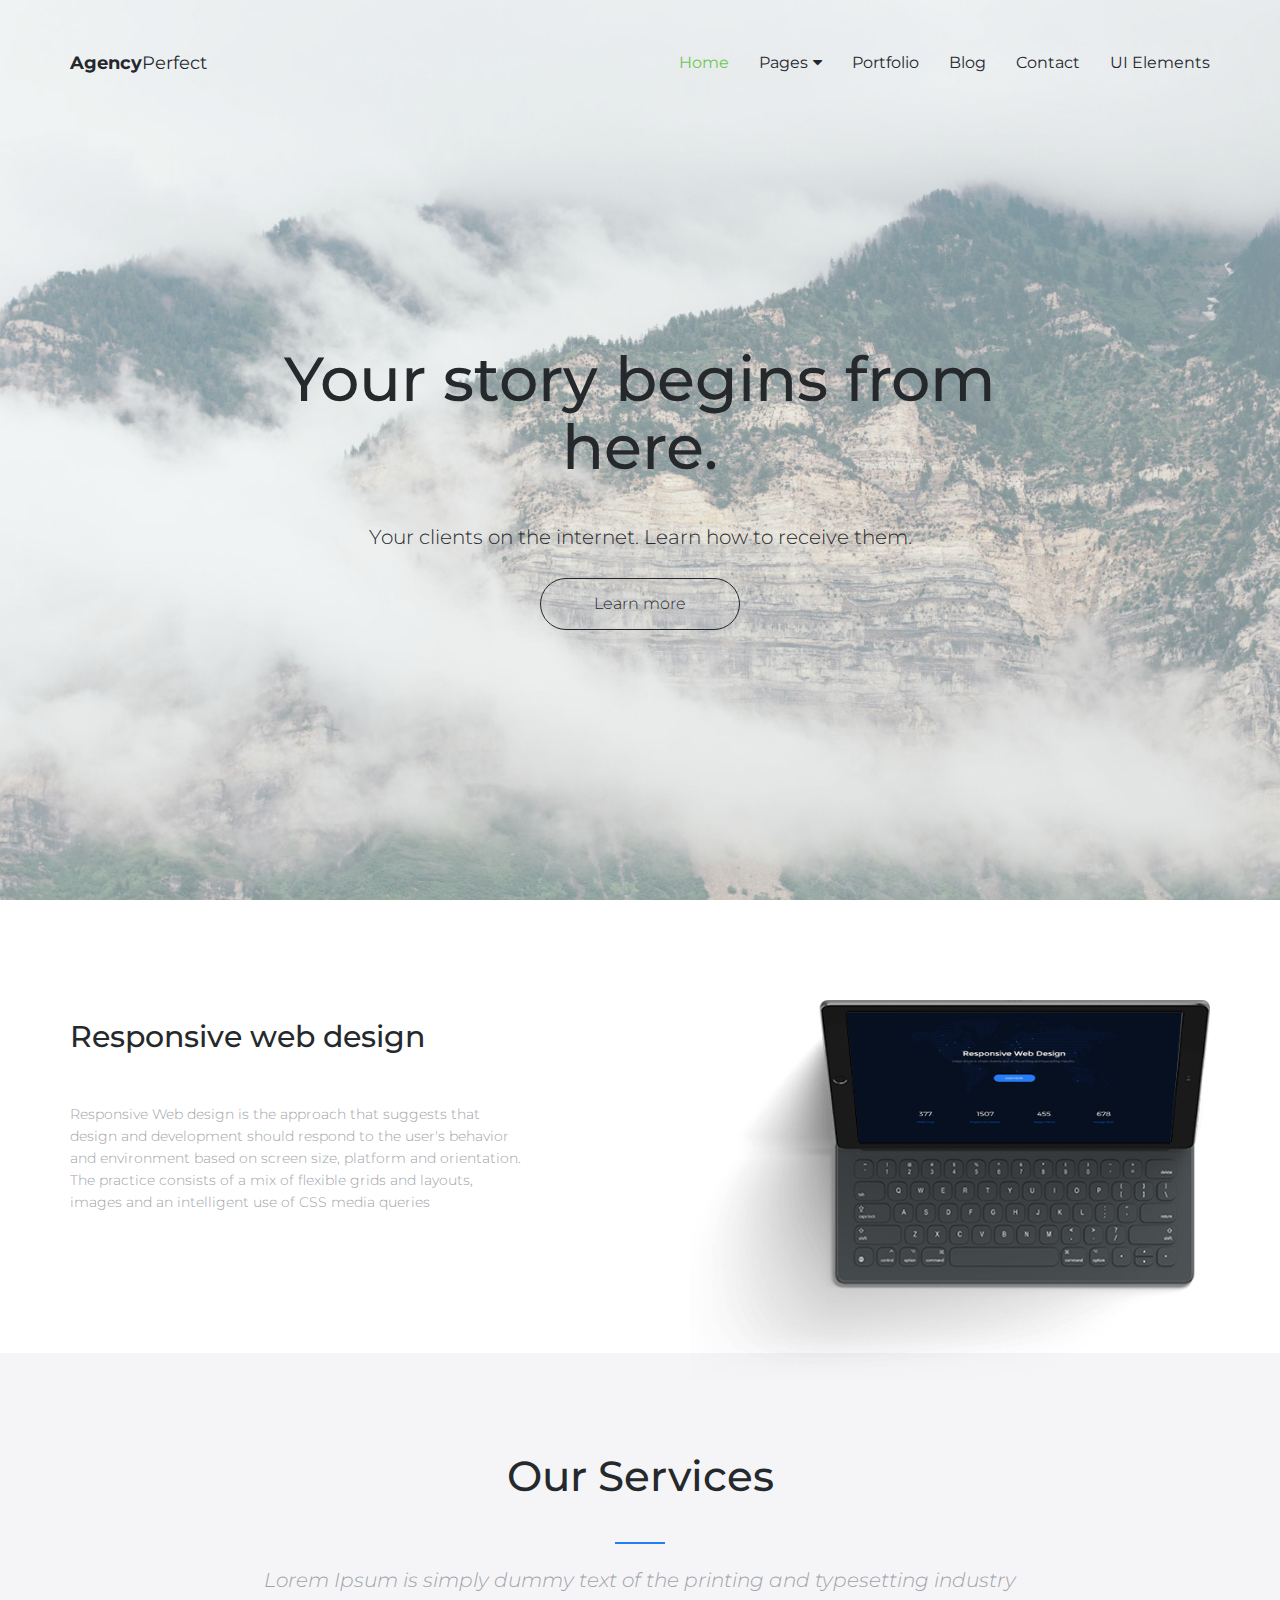
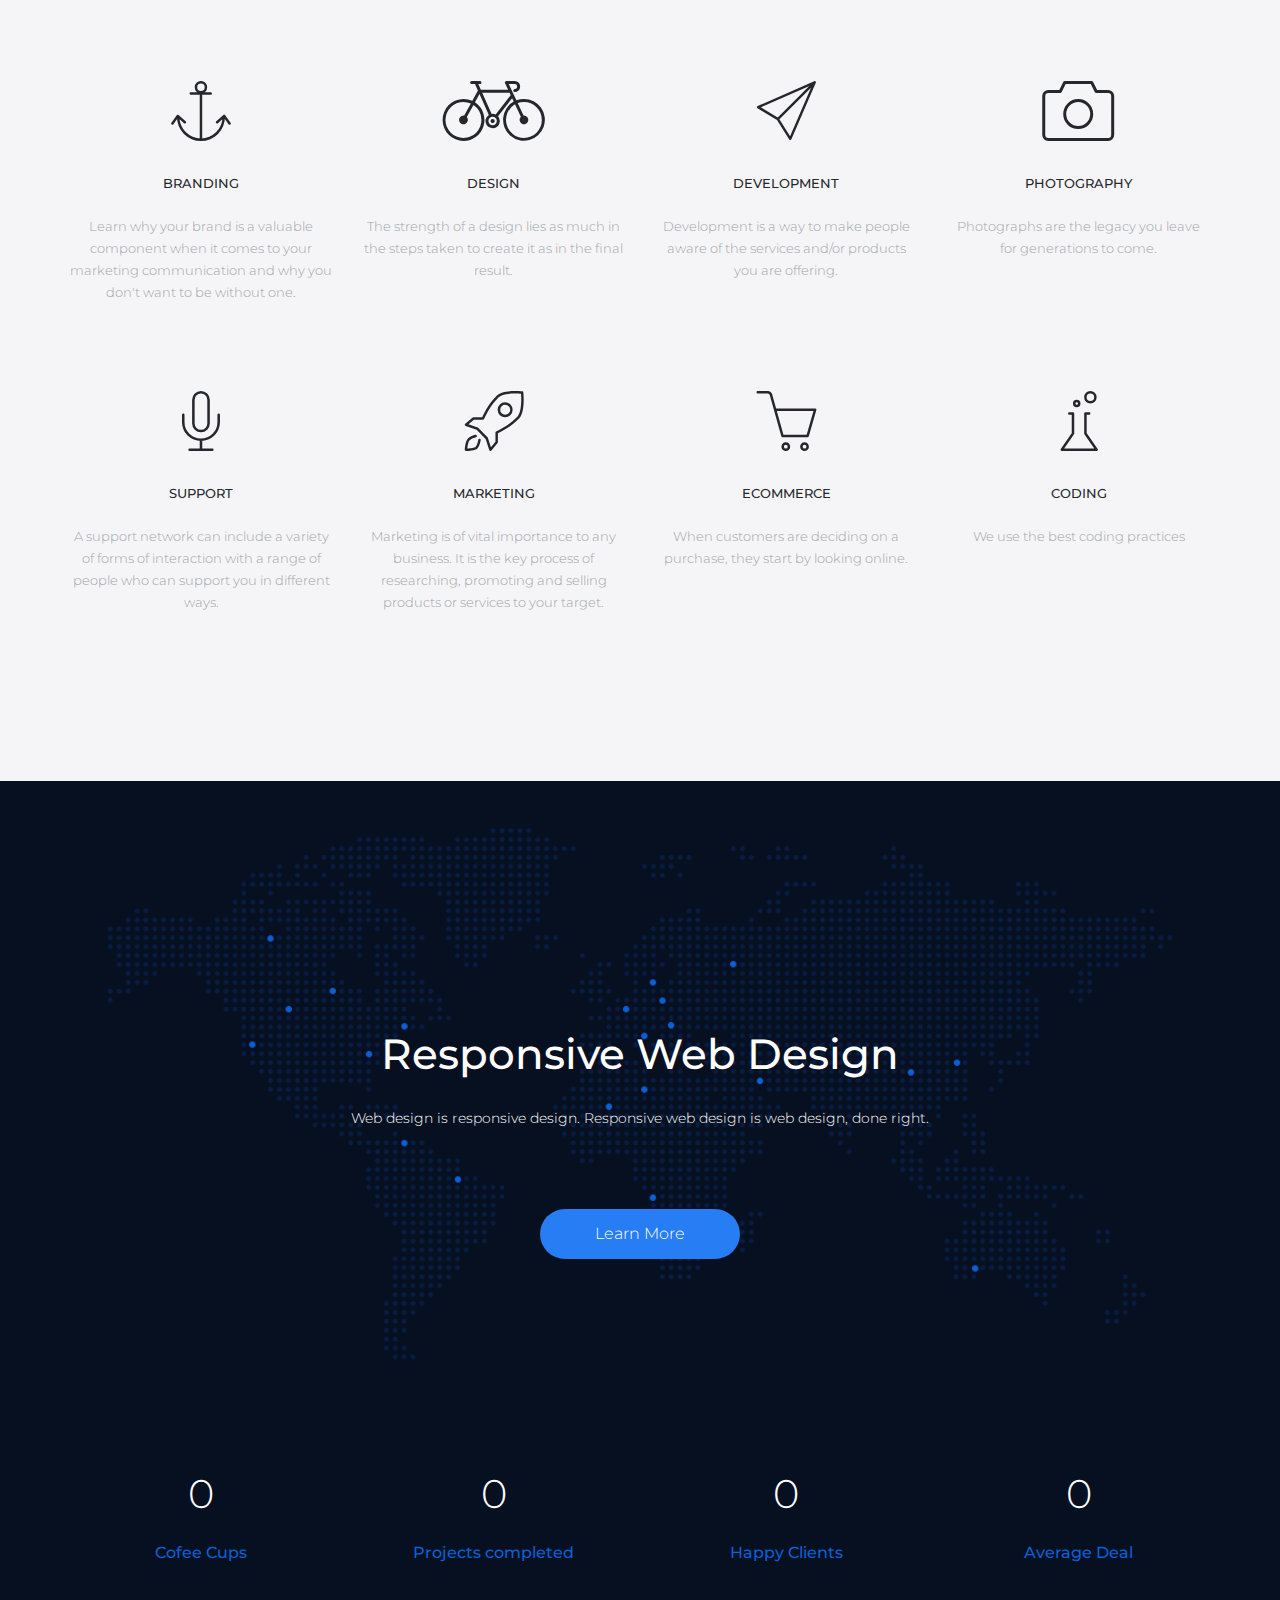
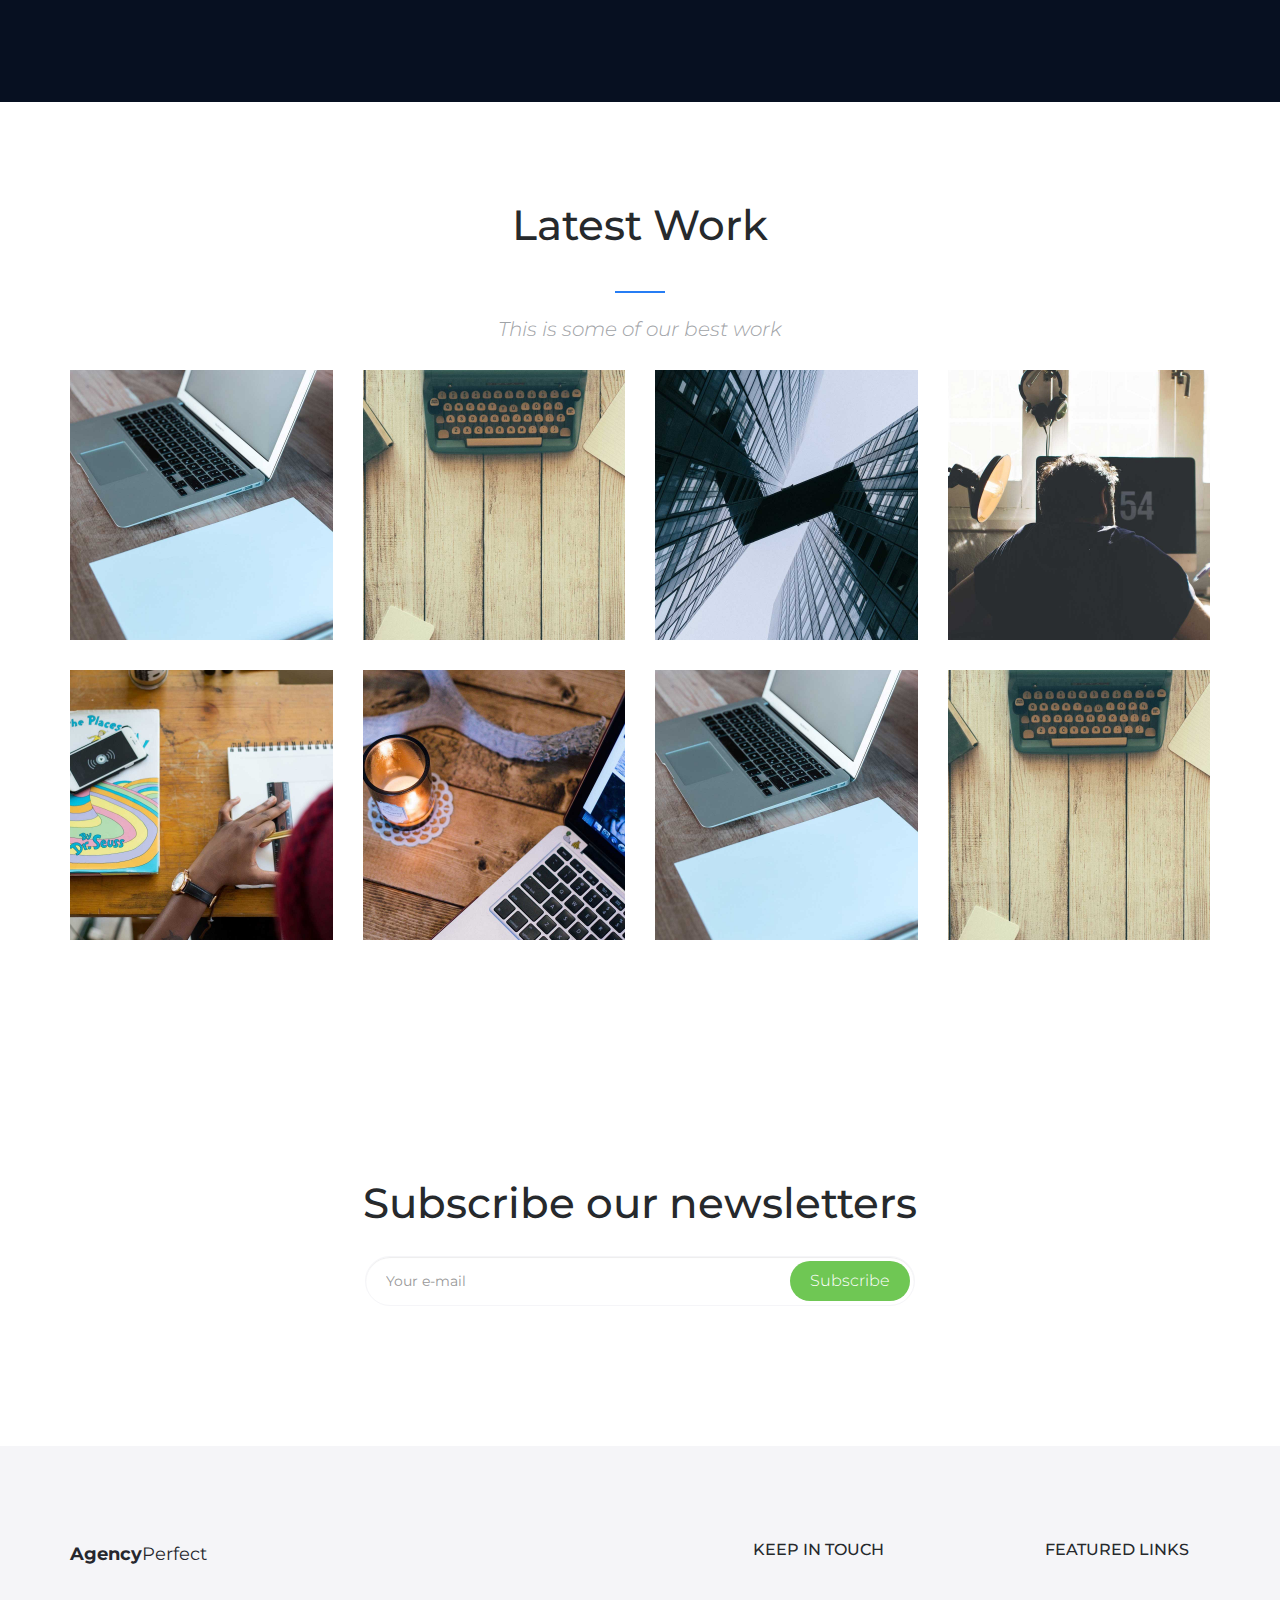
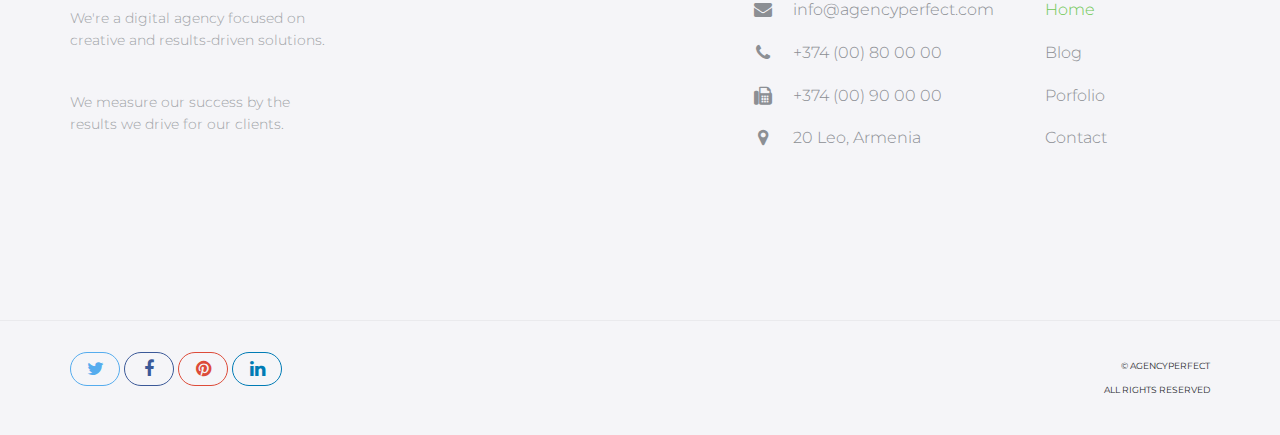
==== index.html @ e399afc2 "added template from https://www.free-css.com/free-css-templates/page274/agency-perfect" ====
<!DOCTYPE html>
<html lang="en">
<head>

    <!-- Basic Page Needs
    ================================================== -->
    <meta http-equiv="Content-Type" content="text/html; charset=utf-8">
    <meta http-equiv="X-UA-Compatible" content="IE=edge">

    <title>Agency Perfect</title>

    <meta name="description" content="">
    <meta name="author" content="">
    <meta name="keywords" content="">

    <!-- Mobile Specific Metas
    ================================================== -->
    <meta name="viewport" content="width=device-width, minimum-scale=1.0, maximum-scale=1.0">
    <meta name="apple-mobile-web-app-capable" content="yes">

    <!-- Fonts -->
    <link href="https://fonts.googleapis.com/css?family=Montserrat:300,300i,400,600,700" rel="stylesheet">
    <link rel="stylesheet" href="http://cdnjs.cloudflare.com/ajax/libs/font-awesome/4.4.0/css/font-awesome.min.css">

    <!-- Favicon
    ================================================== -->
    <link rel="apple-touch-icon" sizes="180x180" href="assets/img/apple-touch-icon.png">
    <link rel="icon" type="image/png" sizes="16x16" href="assets/img/favicon.png">

    <!-- Stylesheets
    ================================================== -->
    <!-- Bootstrap core CSS -->
    <link href="assets/css/bootstrap.min.css" rel="stylesheet">

    <!-- Custom styles for this template -->
    <link href="assets/css/style.css" rel="stylesheet">
    <link href="assets/css/responsive.css" rel="stylesheet">

    <!-- HTML5 shim and Respond.js IE8 support of HTML5 elements and media queries -->
    <!--[if lt IE 9]>
    <script src="https://oss.maxcdn.com/libs/html5shiv/3.7.0/html5shiv.js"></script>
    <script src="https://oss.maxcdn.com/libs/respond.js/1.4.2/respond.min.js"></script>
    <![endif]-->

</head>
<body>

    <header id="masthead" class="site-header">
        <nav id="primary-navigation" class="site-navigation">
            <div class="container">

                <div class="navbar-header">
                   
                    <a class="site-title"><span>Agency</span>Perfect</a>

                </div><!-- /.navbar-header -->

                <div class="collapse navbar-collapse" id="agency-navbar-collapse">

                    <ul class="nav navbar-nav navbar-right">

                        <li class="active"><a href="index.html" data-toggle="dropdown">Home</a></li>
                        <li class="dropdown"><a href="#" class="dropdown-toggle" data-toggle="dropdown">Pages<i class="fa fa-caret-down hidden-xs" aria-hidden="true"></i></a>

                            <ul class="dropdown-menu" role="menu" aria-labelledby="menu1">
                              <li><a href="portfolio.html">Portfolio</a></li>
                              <li><a href="blog.html">Blog</a></li>
                            </ul>

                        </li>
                        <li><a href="portfolio.html">Portfolio</a></li>
                        <li><a href="blog.html">Blog</a></li>
                        <li><a href="contact.html">Contact</a></li>
                        <li><a href="ui-elements.html">UI Elements</a></li>

                    </ul>

                </div>

            </div>   
        </nav><!-- /.site-navigation -->
    </header><!-- /#mastheaed -->

    <div id="hero" class="hero overlay">
        <div class="hero-content">
            <div class="hero-text">
                <h1>Your story begins from here.</h1>
                <p>Your clients on the internet. Learn how to receive them.</p>
                <a href="#" class="btn btn-border">Learn more</a>
            </div><!-- /.hero-text -->
        </div><!-- /.hero-content -->
    </div><!-- /.hero -->

    <main id="main" class="site-main">

        <section class="site-section section-features">
            <div class="container">
                <div class="row">
                    <div class="col-sm-5">
                        <h2>Responsive web design</h2>
                        <p>Responsive Web design is the approach that suggests that design and development should respond to the user's behavior and environment based on screen size, platform and orientation. The practice consists of a mix of flexible grids and layouts, images and an intelligent use of CSS media queries</p>
                    </div>
                    <div class="col-sm-7 hidden-xs">
                        <img src="assets/img/ipad-pro.png" alt="">
                    </div>
                </div>
            </div>
        </section><!-- /.section-features -->

        <section class="site-section section-services gray-bg text-center">
            <div class="container">
                <h2 class="heading-separator">Our Services</h2>
                <p class="subheading-text">Lorem Ipsum is simply dummy text of the printing and typesetting industry</p>
                <div class="row">
                    <div class="col-md-3 col-xs-6">
                        <div class="service">
                            <img src="assets/img/anchor.svg" alt="">
                            <h3 class="service-title">Branding</h3>
                            <p class="service-info"> Learn why your brand is a valuable component when it comes to your marketing communication and why you don't want to be without one.</p>
                        </div><!-- /.service -->
                    </div>
                    <div class="col-md-3 col-xs-6">
                        <div class="service">
                            <img src="assets/img/bycicle.svg" alt="">
                            <h3 class="service-title">Design</h3>
                            <p class="service-info">The strength of a design lies as much in the steps taken to create it as in the final result. </p>
                        </div><!-- /.service -->
                    </div>
                    <div class="col-md-3 col-xs-6">
                        <div class="service">
                            <img src="assets/img/paper-plane.svg" alt="">
                            <h3 class="service-title">Development</h3>
                            <p class="service-info">Development is a way to make people aware of the services and/or products you are offering.</p>
                        </div><!-- /.service -->
                    </div>
                    <div class="col-md-3 col-xs-6">
                        <div class="service">
                            <img src="assets/img/photo.svg" alt="">
                            <h3 class="service-title">Photography</h3>
                            <p class="service-info">Photographs are the legacy you leave for generations to come.</p>
                        </div><!-- /.service -->
                    </div>
                    <div class="col-md-3 col-xs-6">
                        <div class="service">
                            <img src="assets/img/microphone.svg" alt="">
                            <h3 class="service-title">Support</h3>
                            <p class="service-info">A support network can include a variety of forms of interaction with a range of people who can support you in different ways. </p>
                        </div><!-- /.service -->
                    </div>
                    <div class="col-md-3 col-xs-6">
                        <div class="service">
                            <img src="assets/img/rocket.svg" alt="">
                            <h3 class="service-title">Marketing</h3>
                            <p class="service-info">Marketing is of vital importance to any business. It is the key process of researching, promoting and selling products or services to your target.</p>
                        </div><!-- /.service -->
                    </div>
                    <div class="col-md-3 col-xs-6">
                        <div class="service">
                            <img src="assets/img/basket.svg" alt="">
                            <h3 class="service-title">Ecommerce</h3>
                            <p class="service-info">When customers are deciding on a purchase, they start by looking online.</p>
                        </div><!-- /.service -->
                    </div>
                    <div class="col-md-3 col-xs-6">
                        <div class="service">
                            <img src="assets/img/chemestry.svg" alt="">
                            <h3 class="service-title">Coding</h3>
                            <p class="service-info">We use the best coding practices</p>
                        </div><!-- /.service -->
                    </div>
                </div>
            </div>
        </section><!-- /.section-services -->

        <section class="site-section section-map-feature text-center">

            <div class="container">
                <h2>Responsive Web Design</h2>
                <p>Web design is responsive design. Responsive web design is web design, done right.</p>
                <a href="#" class="btn btn-fill">Learn More</a>
                <div class="row">
                    <div class="col-sm-3 col-xs-6">
                        <div class="counter-item">
                            <p class="counter" data-to="377" data-speed="2000">0</p>
                            <h3>Cofee Cups</h3>
                        </div><!-- /.counter-item -->
                    </div>
                    <div class="col-sm-3 col-xs-6">
                        <div class="counter-item">
                            <p class="counter" data-to="1204" data-speed="2000">0</p>       
                            <h3>Projects completed</h3>
                        </div> <!-- /.counter-item -->      
                    </div>
                    <div class="col-sm-3 col-xs-6">
                        <div class="counter-item">
                            <p class="counter" data-to="459" data-speed="1000">0</p>
                            <h3>Happy Clients</h3>
                        </div><!-- /.counter-item -->
                    </div>
                    <div class="col-sm-3 col-xs-6">
                        <div class="counter-item">
                            <p class="counter" data-to="675" data-speed="1000">0</p>
                            <h3>Average Deal</h3>
                        </div><!-- /.counter-item -->
                    </div>
                </div>
            </div>
            
        </section><!-- /.section-map-feature -->

        <section class="site-section section-portfolio">
            <div class="container">
                <div class="text-center">
                    <h2 class="heading-separator">Latest Work</h2>
                    <p class="subheading-text">This is some of our best work</p>
                </div>
                <div class="row">
                    <div class="col-lg-3 col-md-4 col-xs-6">
                        <div class="portfolio-item">
                            <img src="assets/img/portfolio-1.jpg" class="img-res" alt="">
                            <h4 class="portfolio-item-title">Portfolio item</h4>
                            <a href="portfolio-item.html"><i class="fa fa-arrow-right" aria-hidden="true"></i></a>
                        </div><!-- /.portfolio-item -->
                    </div>
                    <div class="col-lg-3 col-md-4 col-xs-6">
                        <div class="portfolio-item">
                            <img src="assets/img/portfolio-2.jpg" class="img-res" alt="">
                            <h4 class="portfolio-item-title">Portfolio item</h4>
                            <a href="portfolio-item.html"><i class="fa fa-arrow-right" aria-hidden="true"></i></a>
                        </div><!-- /.portfolio-item -->
                    </div>
                    <div class="col-lg-3 col-md-4 col-xs-6">
                        <div class="portfolio-item">
                            <img src="assets/img/portfolio-3.jpg" class="img-res" alt="">
                            <h4 class="portfolio-item-title">Portfolio item</h4>
                            <a href="portfolio-item.html"><i class="fa fa-arrow-right" aria-hidden="true"></i></a>
                        </div><!-- /.portfolio-item -->
                    </div>
                    <div class="col-lg-3 col-md-4 col-xs-6">
                        <div class="portfolio-item">
                            <img src="assets/img/portfolio-4.jpg" class="img-res" alt="">
                            <h4 class="portfolio-item-title">Portfolio item</h4>
                            <a href="portfolio-item.html"><i class="fa fa-arrow-right" aria-hidden="true"></i></a>
                        </div><!-- /.portfolio-item -->
                    </div>
                    <div class="col-lg-3 col-md-4 col-xs-6">
                        <div class="portfolio-item">
                            <img src="assets/img/portfolio-5.jpg" class="img-res" alt="">
                            <h4 class="portfolio-item-title">Portfolio item</h4>
                            <a href="portfolio-item.html"><i class="fa fa-arrow-right" aria-hidden="true"></i></a>
                        </div><!-- /.portfolio-item -->
                    </div>
                    <div class="col-lg-3 col-md-4 col-xs-6">
                        <div class="portfolio-item">
                            <img src="assets/img/portfolio-6.jpg" class="img-res" alt="">
                            <h4 class="portfolio-item-title">Portfolio item</h4>
                            <a href="portfolio-item.html"><i class="fa fa-arrow-right" aria-hidden="true"></i></a>
                        </div><!-- /.portfolio-item -->
                    </div>
                    <div class="col-lg-3 col-md-4 col-xs-6">
                        <div class="portfolio-item">
                            <img src="assets/img/portfolio-1.jpg" class="img-res" alt="">
                            <h4 class="portfolio-item-title">Portfolio item</h4>
                            <a href="portfolio-item.html"><i class="fa fa-arrow-right" aria-hidden="true"></i></a>
                        </div><!-- /.portfolio-item -->
                    </div>
                    <div class="col-lg-3 col-md-4 col-xs-6">
                        <div class="portfolio-item">
                            <img src="assets/img/portfolio-2.jpg" class="img-res" alt="">
                            <h4 class="portfolio-item-title">Portfolio item</h4>
                            <a href="portfolio-item.html"><i class="fa fa-arrow-right" aria-hidden="true"></i></a>
                        </div><!-- /.portfolio-item -->
                    </div>
                </div>
            </div>
        </section><!-- /.section-portfolio -->

        <section class="site-section section-newsletter text-center">
            <div class="container">
                <h2>Subscribe our newsletters</h2>
                <form class="form-group newsletter-group">
                    <input type="email" class="form-control" placeholder="Your e-mail" required>
                    <button class="btn btn-green" type="button">Subscribe</button>
                </form><!-- /.newsletter-group -->
            </div>
        </section><!-- /.section-newsletter -->

    </main><!-- /#main -->

    <footer id="colophon" class="site-footer">
        <div class="container">
            <div class="row">
                <div class="col-md-3 col-sm-4 col-xs-6">
                    <a class="site-title"><span>Agency</span>Perfect</a>
                    <p>We're a digital agency focused on creative and results-driven solutions.</p>
                    <p>We measure our success by the results we drive for our clients.</p>
                </div>
                <div class="col-lg-offset-4 col-md-3 col-sm-4 col-md-offset-2 col-sm-offset-0 col-xs-6 ">
                    <h3>Keep in touch</h3>
                    <ul class="list-unstyled contact-links">
                        <li><i class="fa fa-envelope" aria-hidden="true"></i><a href="mailto:info@agencyperfect.com">info@agencyperfect.com</a></li>
                        <li><i class="fa fa-phone" aria-hidden="true"></i><a href="tel:+37400800000">+374 (00) 80 00 00 </a></li>
                        <li><i class="fa fa-fax" aria-hidden="true"></i><a href="+37400900000">+374 (00) 90 00 00</a></li>
                        <li><i class="fa fa-map-marker" aria-hidden="true"></i><p>20 Leo, Armenia</p></li>
                    </ul>
                </div>
                <div class="clearfix visible-xs"></div>
                <div class="col-lg-2 col-md-3 col-sm-4 col-xs-6">
                    <h3>Featured links</h3>
                    <ul class="list-unstyled">
                        <li class="active"><a href="index.html">Home</a></li>
                        <li><a href="blog.html">Blog</a></li>
                        <li><a href="portfolio.html">Porfolio</a></li>
                        <li><a href="contact.html">Contact</a></li>
                    </ul>
                </div>
            </div>
        </div>
        <div class="copyright">
            <div class="container">
                <div class="row">
                    <div class="col-xs-8">
                        <div class="social-links">
                            <a class="twitter-bg" href="#"><i class="fa fa-twitter"></i></a>
                            <a class="facebook-bg" href="#"><i class="fa fa-facebook"></i></a>
                            <a class="pinterest" href="#"><i class="fa fa-pinterest"></i></a>
                            <a class="linkedin-bg" href="#"><i class="fa fa-linkedin"></i></a>
                        </div><!-- /.social-links -->
                    </div>
                    <div class="col-xs-4">
                        <div class="text-right">
                            <p>&copy; AgencyPerfect</p>
                            <p>All Rights Reserved</p>
                        </div>
                    </div>
                </div>
            </div>
        </div><!-- /.copyright -->
    </footer><!-- /#footer -->


    <!-- Bootstrap core JavaScript
    ================================================== -->
    <!-- Placed at the end of the document so the pages load faster -->
    <script src="https://ajax.googleapis.com/ajax/libs/jquery/3.1.1/jquery.min.js"></script>
    <script src="assets/js/bootstrap.min.js"></script>
    <script src="assets/js/bootstrap-select.min.js"></script>
    <script src="assets/js/jquery.slicknav.min.js"></script>
    <script src="assets/js/jquery.countTo.min.js"></script>
    <script src="assets/js/jquery.shuffle.min.js"></script>
    <script src="assets/js/script.js"></script>
  
</body>
</html>
---- assets/css/style.css ----
/*
 * Theme Name: 
 * Theme URI: 
 * Author: Milan Savov, Nikola Kostov
 * Author URI/Mail: milan.savov@gmail.com, nikolakostov1991@gmail.com
 * Version: 1.0
 * */

 /* TABLE OF CONTENT 
*
* - CUSTOM RESETS
    - Buttons
    - Forms
* - LAYOUT
* - HEADER 
    - Site Logo
    - Navigation
* - HERO (BANNER)
* - HOMEPAGE SECTIONS
    - Features 
    - Services
    - Map Feature 
    - Portfolio
    - Newsletter 
* - FOOTER
* - PAGES
    - PORTFOLIO
    - PORTFOLIO ITEM
    - BLOG
    - BLOG POST
    - CONTACT
*
*/


/* CUSTOM RESETS
================================================== */
a {
    transition: all 0.25s ease-in-out;
    -moz-transition: all 0.25s ease-in-out;
    -webkit-transition: all 0.25s ease-in-out;
    -o-transition: all 0.25s ease-in-out;
    -ms-transition: all 0.25s ease-in-out;
    cursor: pointer;
    color: #9fa3a7;
}

a:focus,
a:hover {
    color: #6fc754;
    outline: 0 none;
    text-decoration: none;
}

p {
    margin-bottom: 0;
    font-size: 14px;
    font-weight: 300;
    color: #9fa3a7;
    line-height: 22px;
}

h1 {
    font-size: 62px;
}

h2 {
    font-size: 42px;
}

h1,h2,h3,h4,h5 {
    color: #26292c;
}

p + p {
    margin-top: 40px;
}

/* Buttons */
.btn {
    line-height: 50px;
    min-width: 200px;
    font-size: 16px;
    font-weight: 300;
    border: 0;
    border-radius: 50px;
    color: #26272d;
    background-color: #fff;
    padding: 0;
    transition: color 0.25s ease-in-out, background-color 0.25s ease-in-out;
    -moz-transition: color 0.25s ease-in-out, background-color 0.25s ease-in-out;
    -webkit-transition: color 0.25s ease-in-out, background-color 0.25s ease-in-out;
    -o-transition: color 0.25s ease-in-out, background-color 0.25s ease-in-out;
    -ms-transition: color 0.25s ease-in-out, background-color 0.25s ease-in-out;
}

.btn-border {
    border: 1px solid #26272d;
}

.btn-fill {
    background-color: #267df4;
    color: #fff;
}

.btn-gray {
    background-color: #f5f5f8;
    color: #26272d;
}

.btn-green {
    background-color: #6fc754;
    color: #fff;  
}

.btn:hover,
button.btn:hover,
.btn:focus,
button.btn:focus {
    background-color: #26272d;
    color: #fff;
}

.btn-gray:hover,
.btn-gray:focus {
    background-color: #6fc754;
    color: #fff;    
}

/* 
 * Forms 
 */
/* Input fields */
.form-group {
    position: relative;
    margin: 0 auto;
    width: 100%;
}

.form-control {
    border-radius: 25px;
    height: 50px;
    padding: 15px 20px;
    border-color: #f5f5f8;
}

.form-control + .form-control {
    margin-top: 10px;
}

.form-control:focus {
    background-color: #f5f5f8;
    border-color: #f5f5f8;
    box-shadow: none;
    outline: none;
}

.form-group .btn {
    position: absolute;
    top: 5px;
    right: 5px;
    line-height: 40px;
    min-width: 60px;
    font-size: 16px;
    border-radius: 25px;
}

.form-control-comment {
    height: 100px;
    resize: none;
}

.search-form .form-group .form-control {
    padding-right: 80px;
}

/* ELEMENTS
================================================== */
/* Checkbox fields */
input[type=checkbox],
input[type=radio] {
    position: absolute;
    visibility: hidden;
    height: auto;
    margin-top: 0;
}

.checkbox {
    margin: 0;
} 

.checkbox + .checkbox,
.radio-btn + .radio-btn {
    margin-top: 15px;
}

.checkbox [type="checkbox"]:not(:checked) + label,
.checkbox [type="checkbox"]:checked + label {
    position: relative;
    padding-left: 30px;
    cursor: pointer;
}

.checkbox [type="checkbox"]:not(:checked) + label:before,
.checkbox [type="checkbox"]:checked + label:before {
    content: '';
    position: absolute;
    left:0; 
    width: 20px; 
    height: 20px;
    background-color: #fff;
    border: 1px solid #f5f5f8;
    border-radius: 3px;
    box-shadow: none;
    transition: border-color .2s;
    -webkit-transition: border-color .2s;
    -ms-transition: border-color .2s;
    -o-transition: border-color .2s;
    -ms-transition: border-color .2s;
}

.checkbox [type="checkbox"]:not(:checked) + label:after,
.checkbox [type="checkbox"]:checked + label:after {
    content: '\f00c';
    font-family: 'FontAwesome';
    position: absolute;
    top: 50%;
    left: 0;
    text-align: center;
    font-size: 15px;
    height: 20px;
    width: 20px;
    border-radius: 3px;
    color: #fff;
    background-color: #6fc754;
    transform: translateY(-50%);
    -webkit-transform: translateY(-50%);
    -ms-transform: translateY(-50%);
    -o-transform: translateY(-50%);
    -ms-transform: translateY(-50%);
      transition: opacity .2s;
    -webkit-transition: opacity .2s;
    -ms-transition: opacity .2s;
    -o-transition: opacity .2s;
    -ms-transition: opacity .2s;
}

.checkbox [type="checkbox"]:not(:checked) + label:after {
    opacity: 0;
}

.checkbox [type="checkbox"]:checked + label:after {
    opacity: 1;
}

.checkbox [type="checkbox"]:disabled:not(:checked) + label:before,
.checkbox [type="checkbox"]:disabled:checked + label:before {
    box-shadow: none;
    border-color: #bbb;
    background-color: #ddd;
}

.checkbox [type="checkbox"]:disabled:checked + label:after {
    color: #999;
}
.checkbox [type="checkbox"]:disabled + label {
    color: #aaa;
}

.checkbox [type="checkbox"]:checked:focus + label:before,
.checkbox [type="checkbox"]:not(:checked):focus + label:before {
    border: 1px dotted #6fc754;
}

.checkbox [type="checkbox"]:not(:checked) + label:hover:before,
.checkbox [type="checkbox"]:checked + label:hover:before {
    border: 1px solid #6fc754;
}

/* Radiobutton fields */
.radio-btn label {
    font-weight: 400;
}

.radio-btn [type="radio"]:not(:checked) + label,
.radio-btn [type="radio"]:checked + label {
    position: relative;
    padding-left: 30px;
    cursor: pointer;
    margin-bottom: 0;
}

.radio-btn [type="radio"]:not(:checked) + label:before,
.radio-btn [type="radio"]:checked + label:before {
    content: '';
    position: absolute;
    left:0; 
    top: 50%;
    width: 20px;
    height: 20px;
    background-color: #fff;
    border: 1px solid #f5f5f8;
    border-radius: 50px;
    box-shadow: none;
    transform: translateY(-50%);
    -webkit-transform: translateY(-50%);
    -ms-transform: translateY(-50%);
    -o-transform: translateY(-50%);
    -ms-transform: translateY(-50%);
    transition: border-color .2s;
    -webkit-transition: border-color .2s;
    -ms-transition: border-color .2s;
    -o-transition: border-color .2s;
    -ms-transition: border-color .2s;
}

.radio-btn [type="radio"]:not(:checked) + label:after,
.radio-btn [type="radio"]:checked + label:after {
    content: '';
    position: absolute;
    width: 12px;
    height: 12px;
    top: 50%;
    left: 4px;
    background-color: #6fc754;
    border-radius: 50px;
    transform: translateY(-50%);
    -webkit-transform: translateY(-50%);
    -ms-transform: translateY(-50%);
    -o-transform: translateY(-50%);
    -ms-transform: translateY(-50%);
    transition: opacity .2s;
    -webkit-transition: opacity .2s;
    -ms-transition: opacity .2s;
    -o-transition: opacity .2s;
    -ms-transition: opacity .2s;
}

.radio-btn [type="radio"]:not(:checked) + label:after {
    opacity: 0;
}
.radio-btn [type="radio"]:checked + label:after {
    opacity: 1;
}

.radio-btn [type="radio"]:disabled:not(:checked) + label:before,
.radio-btn [type="radio"]:disabled:checked + label:before {
    box-shadow: none;
    border-color: #bbb;
    background-color: #ddd;
}

.radio-btn [type="radio"]:disabled:checked + label:after {
    color: #999;
}

.radio-btn [type="radio"]:disabled + label {
    color: #aaa;
}

.radio-btn [type="radio"]:checked:focus + label:before,
.radio-btn [type="radio"]:not(:checked):focus + label:before {
    border: 1px dotted #6fc754;
}

.radio-btn [type="radio"]:checked + label:hover:before,
.radio-btn [type="radio"]:not(:checked) + label:hover:before {
    border: 1px solid #6fc754;
}

/* Selectpicker */
select {
    position: absolute !important;
    bottom: 0;
    left: 50%;
    display: block !important;
    width: .5px !important;
    height: 100% !important;
    padding: 0 !important;
    opacity: 0 !important;
    border: none;
}

.bootstrap-select .btn {
    border: 1px solid #26272d;
    border-radius: 10px;
}

.bootstrap-select span.pull-left {
    padding-left: 10px;
}

.bootstrap-select.btn-group .dropdown-menu.inner {
    position: static; *
    float: none;
    border: 0;
    padding: 0;
    margin: 0;
    border-radius: 0;
    -webkit-box-shadow: none;
    box-shadow: none;
}

.bootstrap-select.open .dropdown-menu {
    display: block;
    border: 1px solid #26272d; 
    border-radius: 10px;
}

.bootstrap-select.btn-group .dropdown-menu {
    padding: 5px 0;
    min-width: 100%;
    overflow: hidden;
    -webkit-box-sizing: border-box;
    -moz-box-sizing: border-box;
    box-sizing: border-box;
    z-index: 9999;
}

.bootstrap-select .dropdown-menu {
    display: none;
    visibility: visible;
    opacity: 1;
    padding: 0;
}

.bootstrap-select .bs-caret {
    float: right;
    padding-right: 10px;
}

.bootstrap-select .bs-caret .caret {
    border-top: 6px dashed;
    border-top: 6px solid\9;
    border-right: 6px solid transparent;
    border-left: 6px solid transparent;   
}

.bootstrap-select .selected {
    color: #6fc754;
}

.bootstrap-select .check-mark {
    display: none;
}

/*  Tabs  */
.tab-style {
    border-bottom: none;
}

.tab-style + .tab-content {
    padding: 15px;
    border: 1px solid #26272d;
    border-bottom-left-radius: 10px;
    border-bottom-right-radius: 10px;
    border-top-right-radius: 10px;
}

.nav-tabs.tab-style > li.active > a,
.nav-tabs.tab-style > li > a:hover {
    border: 1px solid #6fc754;
    background-color: #6fc754;
    color: #fff;
}

.nav-tabs.tab-style > li > a {
    position: relative;
    color: #26272d;
    margin-right: 0;
    border: 1px solid #26272d;
    border-top-left-radius: 10px;
    border-top-right-radius: 10px;
}

.nav-tabs.tab-style > li + li {
    margin-left: 10px;
}

/* Accordion */
.accordion.panel-group {
    margin-bottom: 0;
}

.accordion.panel-group .panel + .panel {
    margin-top: 0;
}

.accordion .panel {
    border: 0;
    box-shadow: none;
    border: 1px solid #26272d;
    border-bottom: 0;
    border-radius: 0;
}

.accordion .panel:first-child,
.accordion .panel:first-child .panel-heading a {
    border-top-right-radius:10px;
    border-top-left-radius:10px;
}

.accordion .panel:last-child {
    border-bottom-right-radius:10px;
    border-bottom-left-radius:10px;
    border-bottom: 1px solid #26272d;
}

.accordion .panel:last-child .panel-heading a.collapsed {
    border-bottom-right-radius:10px;
    border-bottom-left-radius:10px;
}

.accordion .collapsed {
    height: auto;
}

.accordion .panel-heading {
    background-color: transparent;
    padding: 0;
}

.accordion .panel-heading a {
    display: inline-block;
    position: relative;
    width: 100%;
    padding: 10px 40px 10px 15px;
}

.accordion .panel-heading a.collapsed {
    background-color: transparent;
    color: #26272d;
}

.accordion .panel-heading a.collapsed:hover,
.accordion.accordion-gray .panel-heading a.collapsed:hover,
.accordion .panel-heading a {
    background-color: #6fc754;   
    color: #fff; 
}

.accordion .panel-heading a.collapsed::after {
    content: "\f107";
}

.accordion .panel-heading a::after {
    font-family: "FontAwesome";
    content: "\f106";
    position: absolute;
    top: 50%;
    right: 15px;
    transform: translateY(-50%);
    -moz-transform: translateY(-50%);
    -o-transform: translateY(-50%);
    -ms-transform: translateY(-50%);
    -webkit-transform: translateY(-50%);
}

.panel-group .panel-heading+.panel-collapse>.list-group, 
.panel-group .panel-heading+.panel-collapse>.panel-body {
    border: none;
}

/* Pagination */
.pagination {
  margin: 0;
  vertical-align: middle;
}

.pagination > li > a {
  border: none;
  color: #292a2c;
  background-color: #f5f5f8;
  padding: 10px 15px;
  border-radius: 10px;
  font-size: 12px;
}

.pagination > li + li > a {
  margin-left: 5px;
}

.pagination > li.active > a,
.pagination > li > a:hover,
.pagination > li.active > a:hover {
  background-color: #6fc754;
  color: #fff;
}

.pagination > li:first-child > a {
  border-top-left-radius: 10px;
  border-bottom-left-radius: 10px;
}

.pagination > li:last-child > a {
  border-top-right-radius: 10px;
  border-bottom-right-radius: 10px;
}

.pagination > li.more > a {
  margin-left: 0;
  padding: 10px 5px;
  pointer-events: none;
  background-color: transparent;
}

.pagination > li.more + li > a {
  margin-left: 0;
}

/* LAYOUT
================================================== */
html, body {
    width: 100%;
    height: 100%;
    margin: 0;
    padding: 0;
    font-family: 'Montserrat', sans-serif;
    color: #26272d;
}

.img-res {
    display: block;
    width: 100vw;
    height: 100vh;
    max-width: 100%;
    max-height: 100%;
    object-fit: cover;
}

/* Background colors */
.gray-bg {
  background-color: #f5f5f8;
}

/* Margin and padding resets */
.mb-10 {margin-bottom: 10px;}
.mt-20 {margin-top: 20px;}
.mt-50 {margin-top: 50px;}

/* HEADER
================================================== */
.site-header {
    position: absolute;
    padding: 50px 0 0;
    background-color: transparent;
    width: 100%;
    z-index: 3;
}

/* Site-logo */
.site-title {
    font-size: 18px;
    line-height: 26px;
    color: #26272d;
}

.site-title:hover {
    color: #26272d;   
}

.site-title span {
    font-weight: 700;
}

.site-title a:hover {
    color: #fff;
}

/* Navigation */
.navbar-collapse {
    text-align: center;
}

.navbar-nav {
    float: none;
    display: inline-block;
}

.navbar-nav > li > a, 
.slicknav_nav > li > a {
    padding: 0;
    font-size: 16px;
    position: relative;
    color: #26272d;
    line-height: 26px;
}

.site-header-white .navbar-nav > li > a,
.site-header-white .site-title {
    color: #fff;
}

.navbar-nav > li > a i {
    margin-left: 5px;
}

.navbar-nav > li + li {
    margin-left: 30px;
}

.nav .open > a, 
.nav .open > a:focus, 
.nav .open > a:hover,
.navbar-nav > li > a:hover,
.navbar-nav > li > a:focus,
.navbar-nav > li.active > a,
.navbar-collapse li a:hover,
.dropdown.open > a, 
.site-header-white .dropdown.open > a,
.dropdown-menu a:hover, 
.dropdown:hover > a, 
.dropdown-menu>li>a:focus,
.dropdown-menu li a:hover,
.slicknav_nav > li.active a,
.slicknav_open .slicknav_arrow,
.slicknav_nav > li a:hover {
    background-color: transparent;
    color: #6fc754;
}

.navbar-toggle {
    border-color: #fff;
    margin: 0 15px 0 0;
    position: relative;
    top: -1px;
}

.navbar-toggle:hover,
.navbar-toggle[aria-expanded=true] {
    background-color: #fff;
    border-color: #000;
    cursor: pointer;
}

.navbar-toggle:hover .icon-bar,
.navbar-toggle[aria-expanded=true] .icon-bar {
    background-color: #000;
}

.navbar-toggle  .icon-bar {
    background-color: #fff;
}

.navbar-nav .dropdown-menu {
    display: block;
    opacity: 0;
    visibility: hidden;
    border-radius: 0;
    min-width: 130px;
    border: 0;
    border-top: 5px solid #6fc754;
    top: 140%;
    transition: all 0.4s;
    -moz-transition: all 0.4s;
    -webkit-transition: all 0.4s;
    -o-transition: all 0.4s;
    -ms-transition: all 0.4s;
}

.navbar-nav li a:hover + .dropdown-menu,
.navbar-nav .dropdown-menu:hover {
    opacity: 1;
    visibility: visible;
    top: 100%;
    transition-delay: 0s;
}

.dropdown-menu li a {
    padding: 5px 15px;
    position: relative;
    left: 0;
}

.dropdown-menu li a:hover {
    left: 15px;
}

/* HERO
================================================== */
.hero { 
    background: url(../img/hero.jpg) no-repeat center / cover; 
    height: 100%;
    width: 100%;
    display: table;
    position: relative;
}

.overlay:before {
  content: '';
  background-color: rgba(255,255,255,0.5);
  height: 100%;
  width: 100%;
  position: absolute;
  top: 0;
  left: 0;
  z-index: 0;
}

.hero-content {
    display: table-cell;
    vertical-align: middle;
    padding-top: 75px;
}

.hero-text {
    max-width: 890px;
    width: 100%;
    margin: 0 auto;
    padding: 0 15px;
    text-align: center;
}

.hero-text h1 {
    position: relative;
    margin: 0;
}

.hero-text p {
    position: relative;
    margin: 45px 0 30px;
    font-size: 20px;
    color: #26272d;
}

.hero-text .btn {
    position: relative;
    background-color: transparent;
}

.hero-text .btn:hover {
    background-color: #26272d;
    color: #fff;
}

.hero .breadcrumb {
    padding-top: 60px;
    margin-bottom: 0;
}

.hero .breadcrumb:before {
    content: '';
    display: block;
    position: absolute;
    left: 50%;
    bottom: 45px;
    height: 12px;
    width: 80px;
    border-top: 5px solid #fff;
    border-bottom: 3px solid #fff;
    transform: translateX(-50%);
    -moz-transform: translateX(-50%);
    -webkit-transform: translateX(-50%);
    -o-transform: translateX(-50%);
    -ms-transform: translateX(-50%);
}

.subpage-hero {
    height: 400px;
}

.subpage-hero.overlay:before {
    background-color: rgba(38,39,45,0.5);
}

.subpage-hero .hero-content,
.subpage-hero .hero-content h1,
.subpage-hero a  {
    color: #fff;
}

.subpage-hero a:hover {
    color: #6fc754;
}

.portfolio-hero {
    background: url(../img/portfolio-hero.jpg) no-repeat center / cover;     
}

.blog-hero {
    background: url(../img/blog-hero.jpg) no-repeat center / cover;     
}

.contact-hero {
    background: url(../img/contact-hero.jpg) no-repeat center / cover;     
}

/* SITEMAIN
================================================== */
/* site-section */
.site-section {
   padding: 100px 0 140px;
}

.subheading-text {
    font-size: 20px;
    font-style: italic;
}

.heading-separator {
    position: relative;
    margin: 0;
    padding-bottom: 70px;
}

.heading-separator:after {
    content: "";
    position: absolute;
    bottom: 25px;
    left: 0;
    right: 0;
    height: 2px;
    width: 50px;
    margin: 0 auto;
    background-color: #267df4;
}

/* Section: Features */
.section-features h2 {
    padding-bottom: 40px;
    font-size: 30px;
}

.section-features img {
    position: absolute;
    right: 15px;
    height: 380px;
}

/* Section: Services */
.section-services .subheading-text {
    margin-bottom: 90px;
}

.section-services .col-md-3:nth-child(n+5) .service {
    margin-top: 60px;
}

.service {
    min-height: 250px;
}

.service-title {
    margin: 35px 0 25px;
    font-size: 13px;
    text-transform: uppercase;
}

.service-info {
    font-size: 13px; 
}

/* Section: Map Feature */
.section-map-feature {
    padding-top: 250px;
    background: #071021 url(../img/map.png) no-repeat top center / cover; 
}

.section-map-feature h2 {
    padding-bottom: 30px;
    margin: 0;
}

.section-map-feature h2,
.section-map-feature p {
    color: #fff;
}

.section-map-feature .btn {
    margin: 80px 0 215px;
}

.counter {
    margin-bottom: 30px;
    font-size: 40px;
    font-weight: 300;
    line-height: 1;
}

.counter-item h3 {
    margin: 0;
    font-size: 16px;
    color: #0960d7;
}

/* Section: Portfolio */
.portfolio-item {
    margin-top: 30px;
}

.portfolio-item {
    height: 270px;
    position: relative;
}

.portfolio-item:before {
    content: "";
    position: absolute;
    left: 0;
    top: 0;
    right: 100%;
    bottom: 0;
    background-color: #f5f5f8;
    transition: right 0.25s ease-in-out;
    -moz-transition: right 0.25s ease-in-out;
    -webkit-transition: right 0.25s ease-in-out;
    -o-transition: right 0.25s ease-in-out;
    -ms-transition: right 0.25s ease-in-out;
}

.portfolio-item:hover:before {
    right: 25%;
}

.portfolio-item-title,
.portfolio-item a {
    position: absolute;
    left: 0px;
    margin: 0;
    font-size: 16px;
    opacity: 0;
}

.portfolio-item-title {
    width: 150px; 
    top: 15px;  
    transition: left 0.25s ease-in-out, opacity 0.25s ease-in-out;
    -moz-transition: left 0.25s ease-in-out, opacity 0.25s ease-in-out;
    -webkit-transition: left 0.25s ease-in-out, opacity 0.25s ease-in-out;
    -o-transition: left 0.25s ease-in-out, opacity 0.25s ease-in-out;
    -ms-transition: left 0.25s ease-in-out, opacity 0.25s ease-in-out;
}

.portfolio-item:hover .portfolio-item-title {
    left: 15px;
    opacity: 1;
}

.portfolio-item a {
    bottom: 15px;
    color: #26272d;
    padding: 5px 12px;
    border: 1px solid #26272d;
    border-radius: 50px;
}

.portfolio-item:hover a {
    left: 55%;
    opacity: 1;
}

.portfolio-item a:hover {
    background-color: #26272d;
    color: #fff;
}

.portfolio-item a i {
    width: 16px;
    text-align: center;
}

/* Section: Newsletter */
.section-newsletter h2 {
    padding-bottom: 30px;
    margin: 0;
}

.newsletter-group {
    max-width: 550px;
}

.newsletter-group .form-control {
    padding-right: 125px;
}

.newsletter-group .btn {
    min-width: 120px;
}

/* FOOTER
================================================== */
.site-footer {
    background-color: #f5f5f8;
    padding-top: 95px;
}

.site-footer .site-title {
    display: inline-block;
    margin-bottom: 40px;
}

.site-footer h3 {
    font-size: 16px;
    text-transform: uppercase;
    margin:0 0 40px;
}

.site-footer > .container {
    padding-bottom: 170px;
}

.site-footer .list-unstyled li + li {
    margin-top: 20px;
}

.contact-links li {
    position: relative;
}

.contact-links li i {
    position: absolute;
    top: 50%;
    width: 20px;
    text-align: center;
    font-size: 18px;
    color: #8c8f94;
    transform: translateY(-50%);
    -moz-transform: translateY(-50%);
    -webkit-transform: translateY(-50%);
    -o-transform: translateY(-50%);
    -ms-transform: translateY(-50%);
}

.contact-links li a,
.contact-links li p {
    margin-left: 40px;
}

.list-unstyled {
    margin-bottom: 0;
}

.list-unstyled li a,
.list-unstyled li p {
    font-size: 16px;
    color: #8c8f94;
    font-weight: 300;
}

.list-unstyled li a:hover,
.list-unstyled li.active a {
    color: #6fc754;
}

/* Copyright */
.copyright {
    padding: 30px 0;
    border-top: 1px solid rgba(38, 41, 44, 0.05);
}

.social-links a {
    line-height: 36px;
    padding: 5px 15px;
    font-size: 18px;
    border: 1px solid;
    border-radius: 50px;
}

.social-links a:hover {
    color: #fff;
}

.social-links a i {
    width: 18px;
    text-align: center;
}

a.twitter-bg {
    color: #55acee;
    border-color: #55acee; 
}

a.twitter-bg:hover {
    background-color: #55acee;
}

a.facebook-bg {
  color: #3b5998;
  border-color: #3b5998;
}

a.facebook-bg:hover{
  background-color: #3b5998;
}

a.pinterest {
  color: #dd4b39;
  border-color: #dd4b39;
} 

a.pinterest:hover{
  background-color: #dd4b39;
} 

a.linkedin-bg {
  color: #007bb5;
  border-color: #007bb5;
}

a.linkedin-bg:hover {
  background-color: #007bb5;
}

.copyright .text-right {
    padding: 4px 0;
}

.copyright p {
    font-size: 9px;
    font-weight: 400;
    text-transform: uppercase;
    color: #26272d;
}

.copyright p + p {
    margin-top: 2px;
}

/* PAGES
================================================== */
.subpage-site-section {
    padding: 60px 0;
}

.breadcrumb {
    background-color: transparent;
    position: relative;
}

.breadcrumb .active {
    color: #fff;
}

/* 
 * Portfolio
 */
.portfolio-sorting li:nth-child(-n+3){
    margin-bottom: 5px;
}

.portfolio-sorting li a {
    line-height: 40px;
    min-width: 120px;
    font-size: 16px;
}

.portfolio-sorting li .active {
    background-color: #6fc754;
    color: #fff;  
    box-shadow: none;   
}

#grid {
    margin-top: 25px;
}

#grid .col-md-4 {
    display: none;
}

#loadMore {
    margin-top: 30px;
}

#loadMore.disabled {
    background-color: #eee;
    color: #000;
    opacity: 0.3;
}

/* 
 * Portfolio-item
 */
.project-img {
    height: 480px;
}

.project-img + .project-img  {
    margin-top: 20px;
}

.project-info h5 {
    font-size: 18px;
    text-transform: uppercase;
    margin: 0;
}

.project-description,
.project-date-category {
    margin: 30px 0 0;
}

.project-date-category p + p {
    margin-top: 10px;
}

.project-date-category p span {
    font-size: 14px;
    text-transform: uppercase; 
    color: #26272d;
    font-weight: 400;
}

.project-info .btn {
    margin-top: 25px;
    line-height: 40px;
    min-width: 120px;
}

.project-info .social-links {
    margin-top: 25px;
}

.section-related-projects {
    padding-top: 0;
}

/* 
 * Blog
 */
.blog-post + .blog-post {
    margin-top: 60px;
}

.blog-post img {
    height: 480px;
}

.post-content,
.post-content .text-right,
.post-meta {
    margin-top: 25px;
}

.blog-post .post-title {
    padding: 0;
    margin: 0;
    font-size: 18px;
    font-weight: 600;
    text-transform: uppercase;
}

.post-content p {
    margin: 25px 0 0;
}

.post-content .post-title a {
    color: #26292c;
}

.post-content a {
    color: #8c8f94;   
}

.post-content .read-more {
    position: relative;
    padding-right: 30px;
    text-transform: uppercase;
}

.post-content .read-more:after {
    content: '';
    display: block;
    background-color: #8c8f94;  
    width: 20px;
    height: 2px;
    position: absolute;
    right: 0;
    top: 8px;
    transition: background-color 0.25s ease-in-out;
    -moz-transition: background-color 0.25s ease-in-out;
    -webkit-transition: background-color 0.25s ease-in-out;
    -o-transition: background-color 0.25s ease-in-out;
    -ms-transition: background-color 0.25s ease-in-out;
}

.post-content .read-more:hover:after {
    background-color: #6fc754; 
}

.blog-post a:hover + .post-content .post-title a,
.post-content a:hover {
    color: #6fc754;
}

.post-meta {
    padding: 5px 0;
}

.post-meta span {
    padding: 6px 0;
}

.post-meta span + span {
    margin-left: 40px;
}

.post-meta span a {
    position: relative;
    padding: 6px 0 6px 40px;
}

.post-meta i,
.post-author img {
    position: absolute;
    left: 0;
    top: 0;
}

.post-author img {
    height: 30px;
    width: 30px;
}

.post-meta i {
    font-size: 30px;
}

.post-category i {
    top: 1px;
}

.section-blog .ui-pagination {
    margin-top: 60px;
}

/* 
 * Blog post
 */
/* Post Comments */
.post-comments {
    margin-top: 40px;
}

.post-comments h3,
.respond h3 {
    font-size: 16px;
    margin: 30px 0 15px;
    text-transform: uppercase;
}

.post-comment {
    padding-left: 70px;
    position: relative;
}

.post-comment + .post-comment,
.replied + .post-comment {
    margin-top: 30px;
}

.replied {
    margin: 20px 0 0 70px;
    padding-top: 20px;
    border-top: 1px solid rgba(38,41,44, 0.05)
}

.post-comment img {
    width: 70px;
    height: 70px;
    position: absolute;
    left: 0;
    top: 0;
}

.post-comment-content-details {
    background-color: #f5f5f8;
    padding: 10px 0 10px 20px;
}

.post-comment-content-details p {
    display: inline-block;
    color: #8c8f94;
}

.post-comment-content-details p + p {
    margin: 0 0 0 20px;
}

.post-comment-date i {
    margin-right: 5px;
    line-height: 18px;
}

.comment {
    padding: 15px 0 0 20px;
}

.comment + .comment {
    margin-top: 0px;
}

.comment-reply {
    margin-top: 5px;
}

/* Respond */
.respond .form-control + .btn {
    margin-top: 10px;
}

/* Sidebar */
.sidebar {
    padding-left: 30px;
}

.widget + .widget {
    margin-top: 60px;
}

.widget-title {
    font-size: 18px;
    margin: 0 0 30px;
    text-transform: uppercase;
    letter-spacing: 1px;   
}

.widget .list-unstyled a:hover {
    padding-left: 15px;
}

.widget .list-unstyled li + li {
    margin-top: 20px;
}

.widget-categories li a span {
    float: right;
}

.widget-tags .list-unstyled li + li {
    margin-top: 10px;
    padding-top: 10px;
    border-top: 1px solid rgba(38,41,44,0.05)
}

/* 
 * Contact
 */
/* Section: Contact-us */
.section-contact-us h2 {
    font-size: 18px;
    text-transform: uppercase;
    padding-bottom: 50px;
    letter-spacing: 1px;
}

.section-contact-us .form-group label,
.contact-info h3 {
    margin: 0 0 10px 20px;
    color: #26292c;
    font-size: 16px;
    font-weight: 300; 
}

.section-contact-us textarea {
    height: 130px;
}

.section-contact-us .btn {
    margin-top: 35px;
}

.contact-info {
    padding-left: 30px;
}

.contact-info h3 {
    margin-left: 0;
    color: #8c8f94;
}

.contact-info .list-unstyled li {
    font-size: 14px;
    font-weight: 300;
    color: #8c8f94;
}

.contact-info .list-unstyled + h3,
.contact-info a + h3 {
    margin-top: 30px;
}

.section-contact-us .row + .form-group,
.section-contact-us .form-group + .form-group {
    margin-top: 25px;
}

/* Section: map */
.section-map {
  height: 500px;
  width: 100%
}
---- assets/css/responsive.css ----
/*==========  Non-Mobile First Method  ==========*/

/* Large Devices, Wide Screens */
@media only screen and (max-width : 1199px) {
	/* CUSTOM RESETS */
	h1 {
		font-size: 52px;
	}

	/* HERO */
	.hero-text p {
		font-size: 18px;
		margin: 35px 0 25px;
	}

	/* SITEMAIN */
	/* Section: Map Feature */
	.section-map-feature {
	    padding-top: 200px;
	}

	.section-map-feature .btn {
		margin: 60px 0 165px;
	}
}

/* Medium Devices, Desktops */
@media only screen and (max-width : 991px) {
	/* CUSTOM RESETS */
	h1 {
		font-size: 42px;
	}

	h2 {
		font-size: 36px;
	}

	p + p {
		margin-top: 25px;
	}

	.accordion {
		margin-top: 30px;
	}

	/* Buttons */
	.btn {
		line-height: 40px;
		min-width: 170px;
	}

	/* HEADER */
	.site-header {
		padding-top: 40px;
	}

	/* HERO */
	.hero-content {
		padding-top: 65px;
	}

	.hero-text {
		max-width: 750px;
	}

	.hero-text p {
		font-size: 16px;
		margin: 25px 0 15px;
	}

	/* SITEMAIN */
	/* site-section */
	.site-section {
	   padding: 60px 0 100px;
	} 

	.heading-separator {
		padding-bottom: 50px
	}

	.heading-separator:after {
		bottom: 20px;
	}

	.subheading-text {
	    font-size: 18px;
	}

	/* Section: Features */
	.section-features h2 {
	    font-size: 26px;
	}

	/* Section: Services */
	.section-services .subheading-text {
	    margin-bottom: 60px;
	}

	.section-services .col-md-3:nth-child(n+3) .service {
	    margin-top: 30px;
	}

	.service-title {
		margin: 25px 0 10px;
	}

	/* Section: Map Feature */
	.section-map-feature {
	    padding-top: 150px;
	}

	.section-map-feature h2 {
		padding-bottom: 25px;
	}

	.section-map-feature .btn {
		margin: 45px 0 115px;
	}

	/* Section: Newsletter */
	.section-newsletter h2 {
		padding-bottom: 25px;
	}

	/* FOOTER */
	.site-footer {
		padding-top: 55px;
	}

	.site-footer > .container {
	    padding-bottom: 120px;
	}

	.site-footer h3,
	.site-footer .site-title {
		margin-bottom: 20px;
	}

	.site-footer .list-unstyled li + li {
		margin-top: 15px;
	}

	/* PAGES */
	/* 
	 * Portfolio-item
	 */
	.project-info h5 {
		margin-top: 25px;
	}

	/* 
	 * Blog
	 */
	/* Sidebar */
	.sidebar {
		margin-top: 40px;
		padding-left: 0;
	}
}

/* Small Devices, Tablets */
@media only screen and (max-width : 767px) {
	/* CUSTOM RESETS */
	h1 {
		font-size: 32px;
	}

	h2 {
		font-size: 28px;
	}

	p + p {
		margin-top: 15px;
	}

	/* Buttons */
	.btn {
		min-width: 140px;
		font-size: 14px;
	}
	
	/* Elements */
	/* Tabs */
	.nav-tabs > li {
		float: none;
	}

	.nav-tabs.tab-style > li + li {
		margin-left: 0;
	}

	.tab-style + .tab-content {
		border-top-right-radius: 0;
		border-top:0;
	}

	.nav-tabs.tab-style > li > a {
		margin: 1px 0;
	}

	.nav-tabs.tab-style > li:nth-child(-n+2) > a {
		border-bottom: 0;
	}

	.nav-tabs.tab-style > li:nth-child(n+2) > a {
		border-radius: 0;
	}

	/* Pagination */
	.pagination > li > a {
	    padding: 10px 10px;
	}

	/* HEADER */
	.site-header {
		padding-top: 20px;
	}
	
	.navbar-header .site-title {
		padding-left: 15px;
	}

	/* Navigation */
	.site-navigation {
		position: absolute;
	}

	.main-menu {
		display: none;
	}

	.slicknav_menu,
	.slicknav_item {
		position: relative;
		z-index: 9999;
	}

	.slicknav_btn {
		position: absolute;
		right: 0;
		margin: 0 15px 0 0;
		padding: 5px;
		z-index: 9999;
	}

	.act .slicknav_btn {
		height: 22px;
		position: fixed;
	}

	.slicknav_icon-bar {
		height: 2px;
		width: 22px;
		display: block;
		background-color: #26272d;
		-webkit-transition: all 0.3s;
		-moz-transition: all 0.3s;
		-ms-transition: all 0.3s;
		-o-transition: all 0.3s;
		transition: all 0.3s;
	}

	.slicknav_icon-bar + .slicknav_icon-bar {
		margin-top: 4px;
	}

	.site-header-white .slicknav_icon-bar {
		background-color: #fff;
	}

	.site-header-white  .act .slicknav_icon-bar {
		background-color: #26272d;
	}

	.act .slicknav_icon-bar:first-child, 
	.act .slicknav_icon-bar:last-child  { 
		position: absolute;
		top: 10px;
		height: 3px;
	}

	.act .slicknav_icon-bar:first-child {
		-webkit-transform: rotate(45deg);
		-moz-transform: rotate(45deg);
		-ms-transform: rotate(45deg);
		-o-transform: rotate(45deg);
		transform: rotate(45deg);
	}

	.act .slicknav_icon-bar:last-child  {
		-webkit-transform: rotate(-45deg);
		-moz-transform: rotate(-45deg);
		-ms-transform: rotate(-45deg);
		-o-transform: rotate(-45deg);
		transform: rotate(-45deg);
	}

	.act .slicknav_icon-bar:nth-child(2) {
		opacity: 0;
	}

	.act .slicknav_icon-bar + .slicknav_icon-bar  {
  		margin-top: 0px;
	}

	.slicknav_nav {
		background-color: #f5f5f8;
		padding-left: 0;
		list-style: none;
		position: fixed;
		left: 0;
		top: 0;
		z-index: 100;
		height: 100%;
		width: 100%;
		overflow-y: scroll;
		text-align: center;
	}

	.act .slicknav_nav {
		-webkit-transform: scale(1);
		transform: scale(1);
	}

	.slicknav_nav > li:first-child {
		margin-top: 70px;
	}

	.slicknav_nav > li:last-child {
		margin-bottom: 60px;
	}

	.slicknav_nav > li {
		padding: 5px 0;
		-webkit-transition: all 400ms 510ms;
		transition: all 400ms 510ms;
		opacity: 0;
	}

	.slicknav_nav > li {
		-webkit-transform: translateY(50%);
		      transform: translateY(50%);
	}

	.act .slicknav_nav > li {
		opacity: 1;
		-webkit-transform: translateX(0);
		      transform: translateX(0);
	}

	.slicknav_nav > li a {
		display: inline-block;
		color: #26272d;
		font-size: 14px;
	}

	.slicknav_arrow {
		position: absolute;
		right: -40px;
		bottom: 0;
		padding: 0 8px;
	}

	.slicknav_nav ul.dropdown-menu {
		display: none;
		position: relative;
		visibility: visible;
		opacity: 1;
	}

	.slicknav_nav .dropdown-menu {
		position: static;
		float: none;
		width: auto;
		margin-top: 0;
		background-color: transparent;
		border: 0;
		-webkit-box-shadow: none;
		box-shadow: none;
		transition: none;
		-moz-transition: none;
		-webkit-transition: none;
		-o-transition: none;
		-ms-transition: none;
		-webkit-transition-delay: 0s;
		transition-delay: 0s;
	}

	.slicknav_nav .dropdown-menu li {
		text-align: center;
		padding: 5px 0;
	}

	/* HERO */
	.hero-content {
		padding-top: 45px;
	}

	.hero-text p {
		font-size: 14px;
		margin: 20px 0 10px;
	}

	/* SITEMAIN */
	/* site-section */
	.site-section {
	   padding: 30px 0 60px;
	} 

	.subheading-text {
	    font-size: 16px;
	}

	/* Section: Features */
	.section-features h2 {
	    padding-bottom: 15px;
	    font-size: 22px;
	}

	.section-features img {
		position: relative;
	    height: 180px;
	}

	/* Section: Services */
	.section-services .subheading-text {
	    margin-bottom: 20px;
	}

	.section-services .col-md-3 .service {
	    margin-top: 20px;
	}

	.service-title {
		margin: 15px 0 5px;
	}

	/* Section: Map Feature */
	.section-map-feature {
	    padding-top: 100px;
	}

	.section-map-feature h2 {
		padding-bottom: 25px;
	}

	.section-map-feature .btn {
		margin: 30px 0 65px;
	}

	.counter {
		margin: 15px 0;
		font-size: 32px;
	}

	/* Section: Portfolio */
	.portfolio-item {
	    margin-top: 15px;
	}

	.section-portfolio .col-xs-6:nth-child(odd) {
		padding-right: 7.5px;
	}

	.section-portfolio .col-xs-6:nth-child(even) {
		padding-left: 7.5px;
	}

	.portfolio-item:hover a {
		left: 50%;
	}

	/* Section: Newsletter */
	.section-newsletter h2 {
		padding-bottom: 15px;
	}

	.newsletter-group .btn {
		min-width: 100px;
	}

	/* FOOTER */
	.site-footer {
		padding-top: 25px;
	}

	.site-footer > .container {
	    padding-bottom: 50px;
	}

	.site-footer h3,
	.site-footer .site-title {
		margin-bottom: 15px;
	}

	.site-footer .list-unstyled li + li {
		margin-top: 10px;
	}

	.site-footer > .container .col-xs-6:last-child h3 {
		margin-top: 15px;
	}

	/* Copyright */
	.copyright {
		padding: 15px 0;
	}
	
	/* PAGES */
	/* Portfolio */
	#grid {
		margin-top: 25px;
	}

	/* 
	 * Project item
	 */
	.project-img {
		height: 240px;
	}

	.project-img + .project-img {
		margin-top: 15px;
	}

	.project-info h5,
	.project-info .btn,
	.project-info .social-links {
		margin-top: 15px;
	}

	.project-description,
	.project-date-category {
		margin-top: 20px;
	}

	.project-date-category p + p {
		margin-top: 5px;
	}

	/* 
	 * Blog
	 */
	.blog-post + .blog-post,
	.section-blog .ui-pagination {
    	margin-top: 30px;
	}
	.blog-post img {
		height: 240px;
	}

	.post-content,
	.post-content .text-right,
	.post-meta,
	.post-content p {
	    margin-top: 15px;
	}

	.post-author img {
    	height: 30px;
	}

	.post-meta span {
		font-size: 12px;
	}

	.post-meta i {
	    font-size: 26px;
	}

	.post-meta span a {
		padding-left: 35px;
	}

	.post-meta span + span {
		margin-left: 10px;
	}

	.post-comment {
		padding-left: 50px;
	}

	.post-comment img {
		height: 65px;
		width: 50px;
	}

	.replied {
		margin-left: 50px;
	}

	/* Sidebar */
	.widget + .widget {
		margin-top: 30px;
	}

	.widget-title {
		margin-bottom: 15px;
	}

	.widget .list-unstyled li + li {
		margin-top: 10px;
	}

	.widget-tags .list-unstyled li + li {
		margin-top: 5px;
		padding-top: 5px
	}

	/* 
	 * Contact
	 */
	/* Section: Contact-us */
	.section-contact-us h2 {
		padding-bottom: 30px;
	}

	.contact-info {
		margin-top: 40px;
		padding-left: 0;
	}

	.section-contact-us .row .col-sm-7 .col-sm-6 + .col-sm-6 {
		margin-top: 25px;
	}

	.contact-info .list-unstyled + h3, 
	.contact-info a + h3 {
		margin: 15px 0 10px;
	}
}

/* Extra Small Devices, Phones */ 
@media only screen and (max-width : 479px) {
	/* SITEMAIN */

	.section-services .col-xs-6 {
		width: 100%;
	}

	.section-services .col-xs-6 .service{
		min-height: 100%;
	}

	/* Section: Portfolio */
	.section-portfolio .col-xs-6 {
		width: 100%;
	}

	.section-portfolio .col-xs-6:not(:first-child) .portfolio-item {
	    margin-top: 0;
	}

	.section-portfolio .col-xs-6:nth-child(odd),
	.section-portfolio .col-xs-6:nth-child(even) {
		padding: 0;
	}

	/* FOOTER */
	.site-footer .col-xs-6 {
		width: 100%;
	}

	.site-footer > .container .col-xs-6:nth-child(n+2) h3 {
		margin-top: 25px;
	}

	/* Copyright */
    .copyright .col-xs-8,
    .copyright .col-xs-4 {
    	width: 100%;
    	text-align: center;
    }

    .copyright .text-right {
    	text-align: center;
    	padding: 10px 0 0
    }
	/* PAGES */
    /* Project item */
    .section-related-projects .col-xs-6 {
		width: 100%;
	}

	.section-related-projects .portfolio-item {
	    margin-top: 0;
	}

	.section-related-projects .col-xs-6:nth-child(odd),
	.section-related-projects .col-xs-6:nth-child(even) {
		padding: 0;
	}

	/* Blog */
	.post-meta span {
		display: block;
	}

	.post-meta span + span {
		margin: 10px 0 0;
	}

	.post-comment-content-details p {
		display: block
	}

	.post-comment-content-details p + p {
		margin: 5px 0 0 0;
	}
}

/* Custom, iPhone Retina */ 
@media only screen and (max-width : 320px) {

}
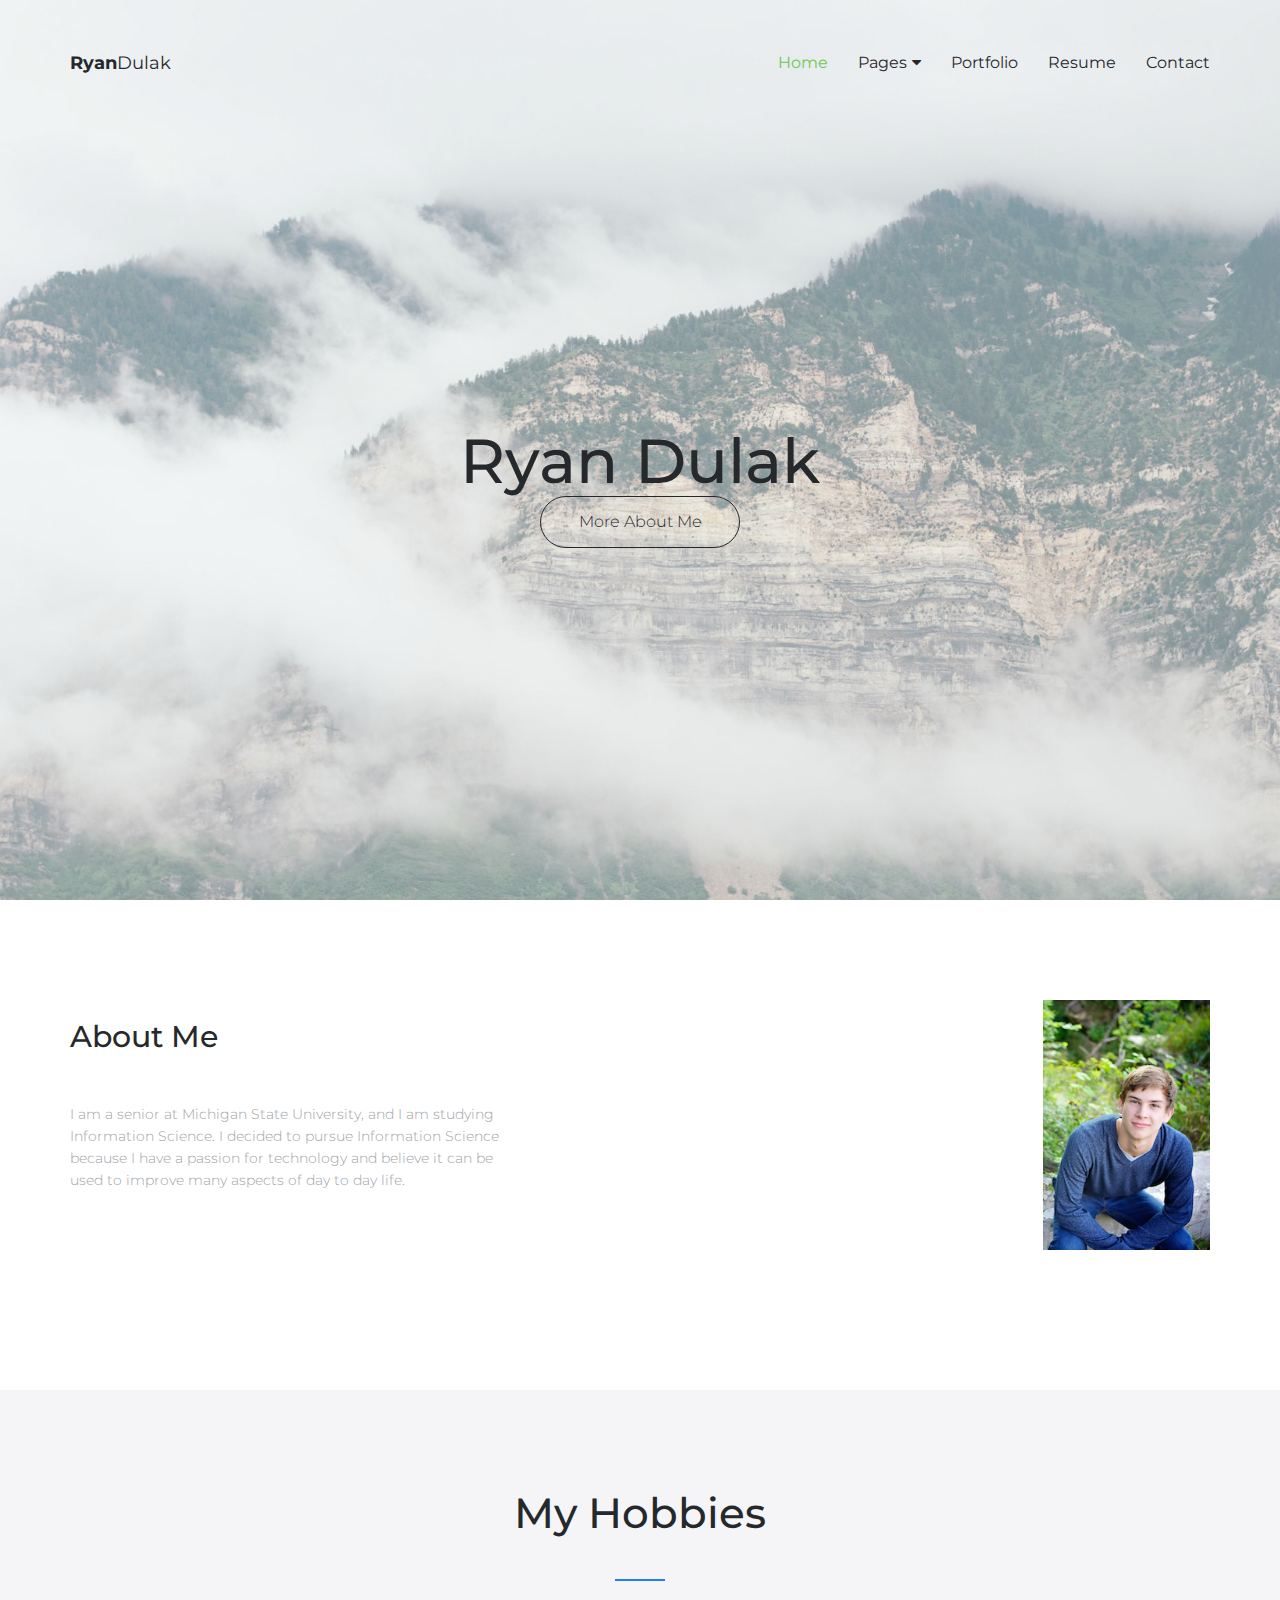
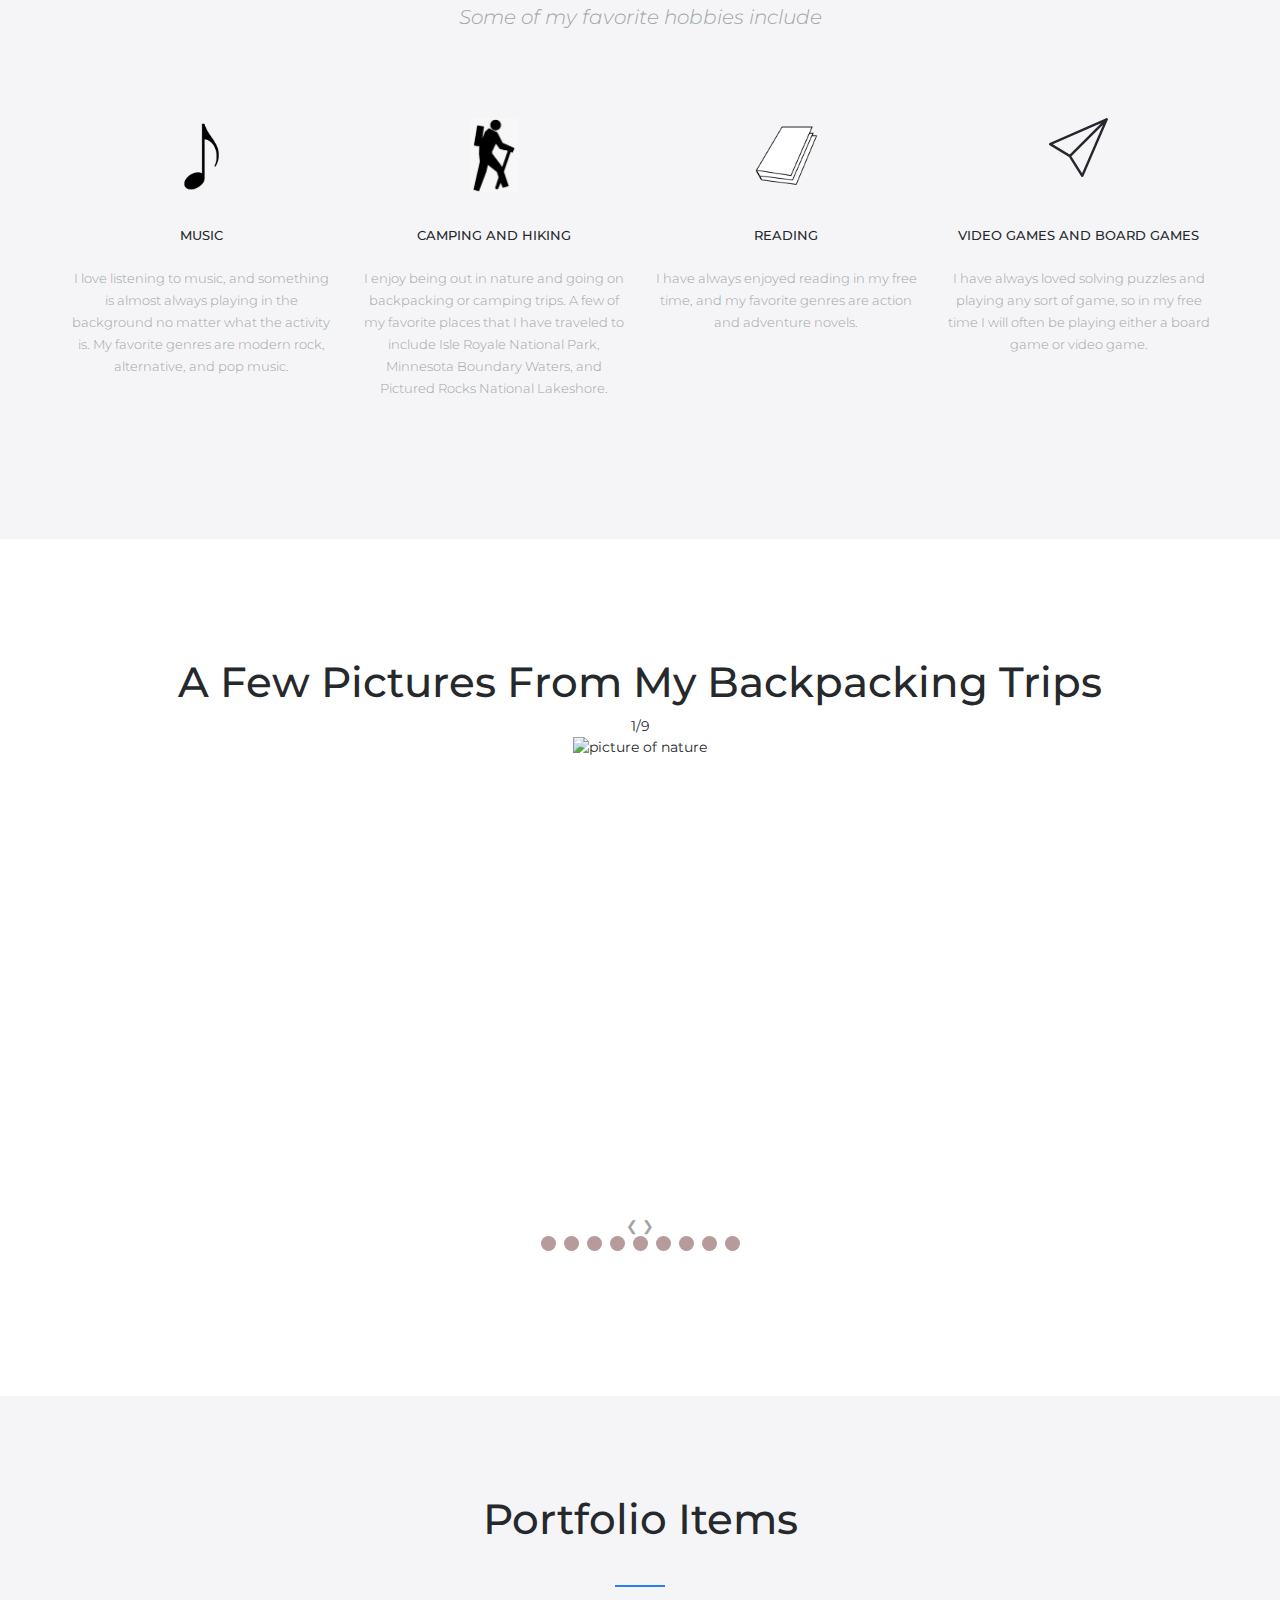
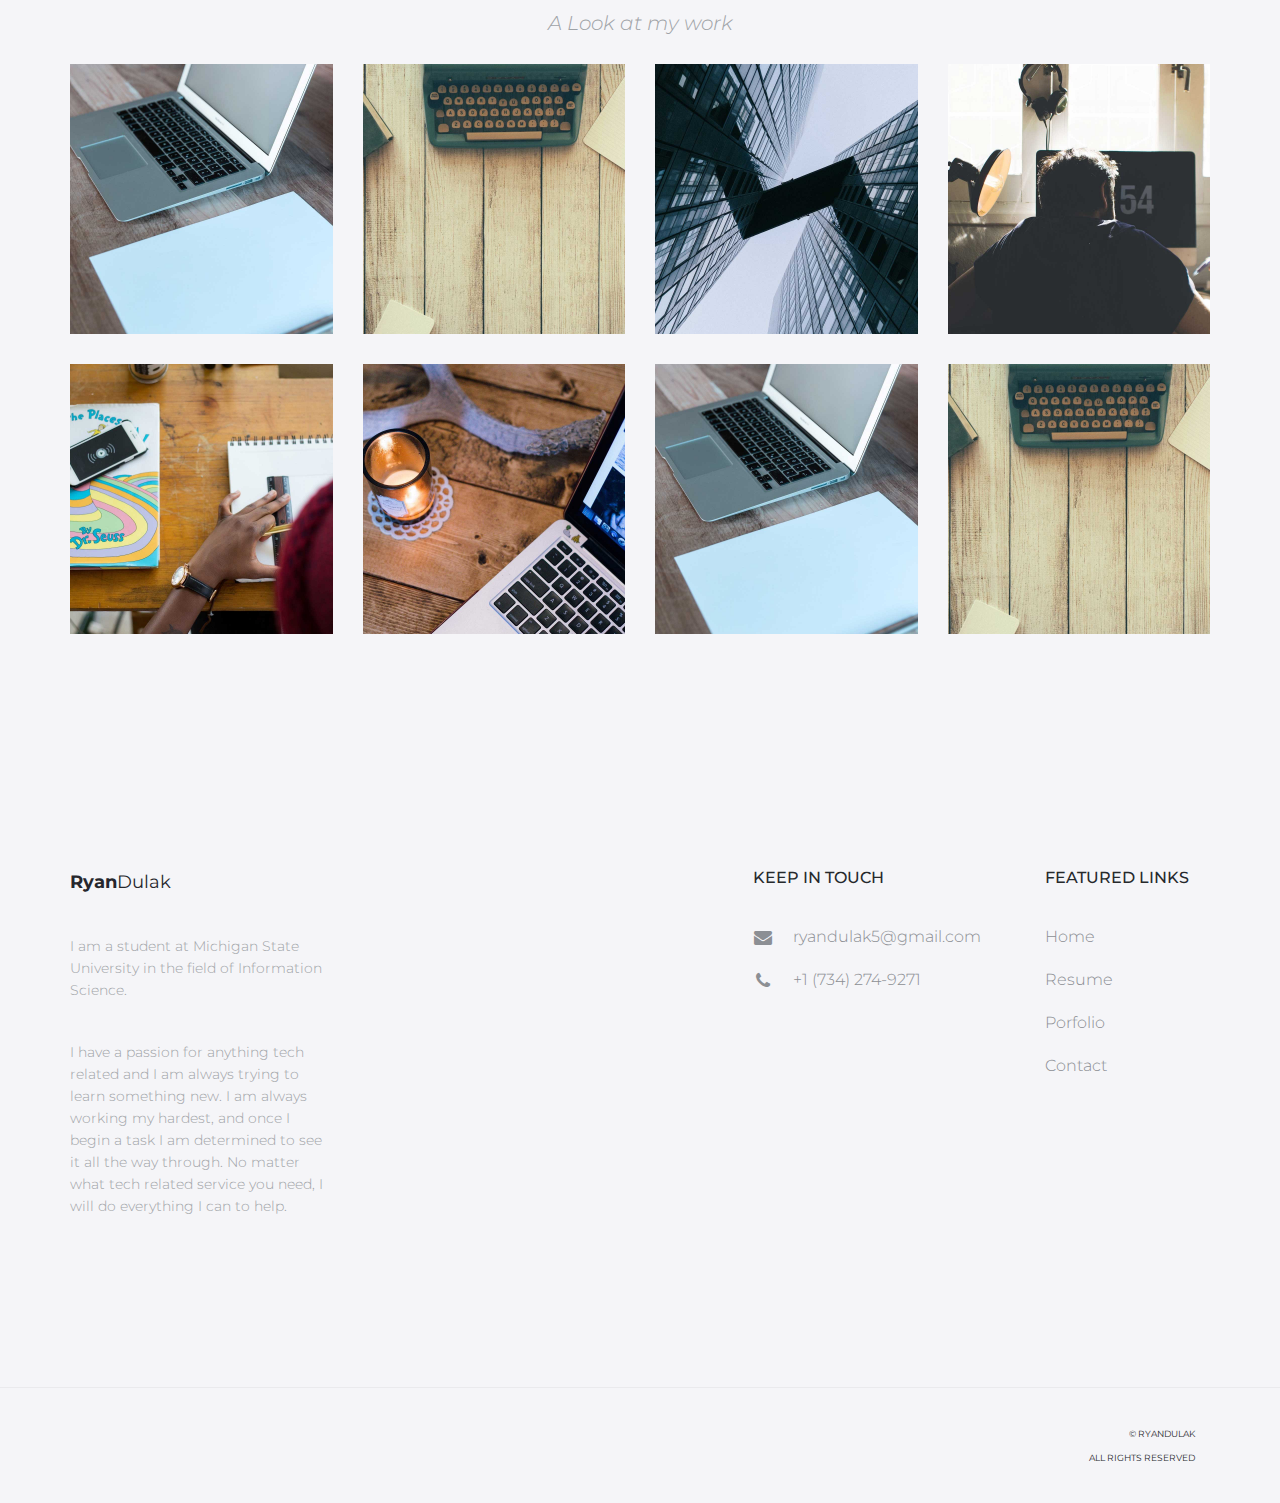
==== commit f450c9f8: "added content and styling to all pages" ====
--- a/index.html
+++ b/index.html
@@ -51,7 +51,7 @@
 
                 <div class="navbar-header">
                    
-                    <a class="site-title"><span>Agency</span>Perfect</a>
+                    <a class="site-title" href="index.html"><span>Ryan</span>Dulak</a>
 
                 </div><!-- /.navbar-header -->
 
@@ -64,14 +64,14 @@
 
                             <ul class="dropdown-menu" role="menu" aria-labelledby="menu1">
                               <li><a href="portfolio.html">Portfolio</a></li>
-                              <li><a href="blog.html">Blog</a></li>
+                              <li><a href="blog.html">Resume</a></li>
                             </ul>
 
                         </li>
                         <li><a href="portfolio.html">Portfolio</a></li>
-                        <li><a href="blog.html">Blog</a></li>
+                        <li><a href="blog.html">Resume</a></li>
                         <li><a href="contact.html">Contact</a></li>
-                        <li><a href="ui-elements.html">UI Elements</a></li>
+                        <!-- <li><a href="ui-elements.html">UI Elements</a></li> -->
 
                     </ul>
 
@@ -84,24 +84,27 @@
     <div id="hero" class="hero overlay">
         <div class="hero-content">
             <div class="hero-text">
-                <h1>Your story begins from here.</h1>
-                <p>Your clients on the internet. Learn how to receive them.</p>
-                <a href="#" class="btn btn-border">Learn more</a>
+                <h1>Ryan Dulak</h1>
+                <a href="index.html#aboutMe" class="btn btn-border">More About Me</a>
             </div><!-- /.hero-text -->
         </div><!-- /.hero-content -->
     </div><!-- /.hero -->
 
     <main id="main" class="site-main">
 
-        <section class="site-section section-features">
+        <section id="aboutMe" class="site-section section-features">
             <div class="container">
                 <div class="row">
                     <div class="col-sm-5">
-                        <h2>Responsive web design</h2>
-                        <p>Responsive Web design is the approach that suggests that design and development should respond to the user's behavior and environment based on screen size, platform and orientation. The practice consists of a mix of flexible grids and layouts, images and an intelligent use of CSS media queries</p>
-                    </div>
-                    <div class="col-sm-7 hidden-xs">
-                        <img src="assets/img/ipad-pro.png" alt="">
+                        <h2>About Me</h2>
+                        <p>
+                          I am a senior at Michigan State University, and I am studying Information Science. I decided to
+                          pursue Information Science because I have a passion for technology and believe it can be used to
+                          improve many aspects of day to day life.
+                        </p>
+                    </div>
+                    <div class="profile col-sm-7 hidden-xs">
+                        <img class="pics" src="assets/img/ryandulakpicture.jpeg" alt="Profile picture of Ryan Dulak">
                     </div>
                 </div>
             </div>
@@ -109,112 +112,116 @@
 
         <section class="site-section section-services gray-bg text-center">
             <div class="container">
-                <h2 class="heading-separator">Our Services</h2>
-                <p class="subheading-text">Lorem Ipsum is simply dummy text of the printing and typesetting industry</p>
+                <h2 class="heading-separator">My Hobbies</h2>
+                <p class="subheading-text">Some of my favorite hobbies include</p>
                 <div class="row">
                     <div class="col-md-3 col-xs-6">
                         <div class="service">
-                            <img src="assets/img/anchor.svg" alt="">
-                            <h3 class="service-title">Branding</h3>
-                            <p class="service-info"> Learn why your brand is a valuable component when it comes to your marketing communication and why you don't want to be without one.</p>
+                          <div class="hobbyImg">
+                            <img class="pics" src="assets/img/music.png" alt="">
+                          </div>
+                            <h3 class="service-title">Music</h3>
+                            <p class="service-info"> I love listening to music, and something is almost always playing in the background no matter what the activity is. My favorite genres are modern rock, alternative, and pop music.</p>
                         </div><!-- /.service -->
                     </div>
                     <div class="col-md-3 col-xs-6">
                         <div class="service">
-                            <img src="assets/img/bycicle.svg" alt="">
-                            <h3 class="service-title">Design</h3>
-                            <p class="service-info">The strength of a design lies as much in the steps taken to create it as in the final result. </p>
+                          <div class="hobbyImg">
+                            <img class="pics" src="assets/img/hiking-stick-figure.png" alt="">
+                          </div>
+                            <h3 class="service-title">Camping and Hiking</h3>
+                            <p class="service-info">I enjoy being out in nature and going on backpacking or camping trips.
+                              A few of my favorite places that I have traveled to include Isle Royale National Park, Minnesota Boundary Waters, and Pictured Rocks National Lakeshore.
+                            </p>
                         </div><!-- /.service -->
                     </div>
                     <div class="col-md-3 col-xs-6">
                         <div class="service">
-                            <img src="assets/img/paper-plane.svg" alt="">
-                            <h3 class="service-title">Development</h3>
-                            <p class="service-info">Development is a way to make people aware of the services and/or products you are offering.</p>
+                          <div class="hobbyImg">
+                            <img class="pics" src="assets/img/book.png" alt="">
+                          </div>
+                            <h3 class="service-title">Reading</h3>
+                            <p class="service-info">I have always enjoyed reading in my free time, and my favorite genres are action and adventure novels. </p>
                         </div><!-- /.service -->
                     </div>
-                    <div class="col-md-3 col-xs-6">
-                        <div class="service">
-                            <img src="assets/img/photo.svg" alt="">
-                            <h3 class="service-title">Photography</h3>
-                            <p class="service-info">Photographs are the legacy you leave for generations to come.</p>
-                        </div><!-- /.service -->
-                    </div>
-                    <div class="col-md-3 col-xs-6">
-                        <div class="service">
-                            <img src="assets/img/microphone.svg" alt="">
-                            <h3 class="service-title">Support</h3>
-                            <p class="service-info">A support network can include a variety of forms of interaction with a range of people who can support you in different ways. </p>
-                        </div><!-- /.service -->
-                    </div>
-                    <div class="col-md-3 col-xs-6">
-                        <div class="service">
-                            <img src="assets/img/rocket.svg" alt="">
-                            <h3 class="service-title">Marketing</h3>
-                            <p class="service-info">Marketing is of vital importance to any business. It is the key process of researching, promoting and selling products or services to your target.</p>
-                        </div><!-- /.service -->
-                    </div>
-                    <div class="col-md-3 col-xs-6">
-                        <div class="service">
-                            <img src="assets/img/basket.svg" alt="">
-                            <h3 class="service-title">Ecommerce</h3>
-                            <p class="service-info">When customers are deciding on a purchase, they start by looking online.</p>
-                        </div><!-- /.service -->
-                    </div>
-                    <div class="col-md-3 col-xs-6">
-                        <div class="service">
-                            <img src="assets/img/chemestry.svg" alt="">
-                            <h3 class="service-title">Coding</h3>
-                            <p class="service-info">We use the best coding practices</p>
-                        </div><!-- /.service -->
-                    </div>
-                </div>
-            </div>
+                      <div class="col-md-3 col-xs-6">
+                      <div class="service">
+                        <div class="hobbyImg">
+                          <img class="pics" src="assets/img/paper-plane.svg" alt="">
+                        </div>
+                          <h3 class="service-title">Video Games and Board Games</h3>
+                          <p class="service-info">I have always loved solving puzzles and playing any sort of game, so in my free time I will often be playing either a board game or video game.</p>
+                      </div><!-- /.service -->
+                    </div>
+                    </div>
+                </div>
         </section><!-- /.section-services -->
 
-        <section class="site-section section-map-feature text-center">
-
-            <div class="container">
-                <h2>Responsive Web Design</h2>
-                <p>Web design is responsive design. Responsive web design is web design, done right.</p>
-                <a href="#" class="btn btn-fill">Learn More</a>
+        <section class="site-section white-bg text-center">
+
+          <div class="slideshow-container">
+              <h2>A Few Pictures From My Backpacking Trips</h2>
+              <!-- <p>Web design is responsive design. Responsive web design is web design, done right.</p> -->
+            <div class="slide">
+              <div class="sildeNum">1/9</div>
+              <img class="pics" src="assets/img/camping_pics/IMG_5368.JPG" alt="picture of nature">
+            </div>
+            <div class="slide">
+              <div class="sildeNum">2/9</div>
+              <img class="pics" src="assets/img/camping_pics/IMG_5418.JPG" alt="picture of nature">
+            </div>
+            <div class="slide">
+              <div class="sildeNum">3/9</div>
+              <img class="pics" src="assets/img/camping_pics/IMG_5452.JPG" alt="picture of nature">
+            </div>
+            <div class="slide">
+              <div class="sildeNum">4/9</div>
+              <img class="pics" src="assets/img/camping_pics/IMG_5244.JPG" alt="picture of nature">
+            </div>
+            <div class="slide">
+              <div class="sildeNum">5/9</div>
+              <img class="pics" src="assets/img/camping_pics/IMG_5272.JPG" alt="picture of nature">
+            </div>
+           <div class="slide">
+              <div class="sildeNum">6/9</div>
+              <img class="pics" src="assets/img/camping_pics/IMG_5313.JPG" alt="picture of nature">
+            </div>
+           <div class="slide">
+              <div class="sildeNum">7/9</div>
+              <img class="pics" src="assets/img/camping_pics/IMG_5319.JPG" alt="picture of nature">
+            </div>
+           <div class="slide">
+              <div class="sildeNum">8/9</div>
+              <img class="pics" src="assets/img/camping_pics/IMG_5343.JPG" alt="picture of nature">
+            </div>
+           <div class="slide">
+              <div class="sildeNum">9/9</div>
+              <img class="pics" src="assets/img/camping_pics/IMG_5356.JPG" alt="picture of nature">
+            </div>  
+            <a class="prev" onclick="prevSlide(-1)">&#10094;</a>
+            <a class="next" onclick="nextSilde(1)">&#10095;</a>
+          </div>
+          
+          <div class="slideshowNav">
+            <span class="dot" onclick="currentSlide(1)"></span> 
+            <span class="dot" onclick="currentSlide(2)"></span> 
+            <span class="dot" onclick="currentSlide(3)"></span>
+            <span class="dot" onclick="currentSlide(4)"></span> 
+            <span class="dot" onclick="currentSlide(5)"></span> 
+            <span class="dot" onclick="currentSlide(6)"></span> 
+            <span class="dot" onclick="currentSlide(7)"></span> 
+            <span class="dot" onclick="currentSlide(8)"></span> 
+            <span class="dot" onclick="currentSlide(9)"></span> 
+          </div>
+        </section><!-- /.section-map-feature -->
+
+        <section class="site-section section-portfolio gray-bg">
+            <div class="container">
+                <div class="text-center">
+                    <h2 class="heading-separator">Portfolio Items</h2>
+                    <p class="subheading-text">A Look at my work</p>
+                </div>
                 <div class="row">
-                    <div class="col-sm-3 col-xs-6">
-                        <div class="counter-item">
-                            <p class="counter" data-to="377" data-speed="2000">0</p>
-                            <h3>Cofee Cups</h3>
-                        </div><!-- /.counter-item -->
-                    </div>
-                    <div class="col-sm-3 col-xs-6">
-                        <div class="counter-item">
-                            <p class="counter" data-to="1204" data-speed="2000">0</p>       
-                            <h3>Projects completed</h3>
-                        </div> <!-- /.counter-item -->      
-                    </div>
-                    <div class="col-sm-3 col-xs-6">
-                        <div class="counter-item">
-                            <p class="counter" data-to="459" data-speed="1000">0</p>
-                            <h3>Happy Clients</h3>
-                        </div><!-- /.counter-item -->
-                    </div>
-                    <div class="col-sm-3 col-xs-6">
-                        <div class="counter-item">
-                            <p class="counter" data-to="675" data-speed="1000">0</p>
-                            <h3>Average Deal</h3>
-                        </div><!-- /.counter-item -->
-                    </div>
-                </div>
-            </div>
-            
-        </section><!-- /.section-map-feature -->
-
-        <section class="site-section section-portfolio">
-            <div class="container">
-                <div class="text-center">
-                    <h2 class="heading-separator">Latest Work</h2>
-                    <p class="subheading-text">This is some of our best work</p>
-                </div>
-                <div class="row">
                     <div class="col-lg-3 col-md-4 col-xs-6">
                         <div class="portfolio-item">
                             <img src="assets/img/portfolio-1.jpg" class="img-res" alt="">
@@ -275,68 +282,70 @@
             </div>
         </section><!-- /.section-portfolio -->
 
-        <section class="site-section section-newsletter text-center">
+        <!-- <section class="site-section section-newsletter text-center">
             <div class="container">
                 <h2>Subscribe our newsletters</h2>
                 <form class="form-group newsletter-group">
                     <input type="email" class="form-control" placeholder="Your e-mail" required>
                     <button class="btn btn-green" type="button">Subscribe</button>
-                </form><!-- /.newsletter-group -->
-            </div>
-        </section><!-- /.section-newsletter -->
+                </form>
+                /.newsletter-group
+            </div>
+        </section>
+        /.section-newsletter -->
 
     </main><!-- /#main -->
 
     <footer id="colophon" class="site-footer">
-        <div class="container">
-            <div class="row">
-                <div class="col-md-3 col-sm-4 col-xs-6">
-                    <a class="site-title"><span>Agency</span>Perfect</a>
-                    <p>We're a digital agency focused on creative and results-driven solutions.</p>
-                    <p>We measure our success by the results we drive for our clients.</p>
-                </div>
-                <div class="col-lg-offset-4 col-md-3 col-sm-4 col-md-offset-2 col-sm-offset-0 col-xs-6 ">
-                    <h3>Keep in touch</h3>
-                    <ul class="list-unstyled contact-links">
-                        <li><i class="fa fa-envelope" aria-hidden="true"></i><a href="mailto:info@agencyperfect.com">info@agencyperfect.com</a></li>
-                        <li><i class="fa fa-phone" aria-hidden="true"></i><a href="tel:+37400800000">+374 (00) 80 00 00 </a></li>
-                        <li><i class="fa fa-fax" aria-hidden="true"></i><a href="+37400900000">+374 (00) 90 00 00</a></li>
-                        <li><i class="fa fa-map-marker" aria-hidden="true"></i><p>20 Leo, Armenia</p></li>
-                    </ul>
-                </div>
-                <div class="clearfix visible-xs"></div>
-                <div class="col-lg-2 col-md-3 col-sm-4 col-xs-6">
-                    <h3>Featured links</h3>
-                    <ul class="list-unstyled">
-                        <li class="active"><a href="index.html">Home</a></li>
-                        <li><a href="blog.html">Blog</a></li>
-                        <li><a href="portfolio.html">Porfolio</a></li>
-                        <li><a href="contact.html">Contact</a></li>
-                    </ul>
-                </div>
-            </div>
-        </div>
-        <div class="copyright">
-            <div class="container">
-                <div class="row">
-                    <div class="col-xs-8">
-                        <div class="social-links">
-                            <a class="twitter-bg" href="#"><i class="fa fa-twitter"></i></a>
-                            <a class="facebook-bg" href="#"><i class="fa fa-facebook"></i></a>
-                            <a class="pinterest" href="#"><i class="fa fa-pinterest"></i></a>
-                            <a class="linkedin-bg" href="#"><i class="fa fa-linkedin"></i></a>
-                        </div><!-- /.social-links -->
-                    </div>
-                    <div class="col-xs-4">
-                        <div class="text-right">
-                            <p>&copy; AgencyPerfect</p>
-                            <p>All Rights Reserved</p>
-                        </div>
-                    </div>
-                </div>
-            </div>
-        </div><!-- /.copyright -->
-    </footer><!-- /#footer -->
+      <div class="container">
+          <div class="row">
+              <div class="col-md-3 col-sm-4 col-xs-6">
+                  <a class="site-title" href="index.html"><span>Ryan</span>Dulak</a>
+                  <p>I am a student at Michigan State University in the field of Information Science.</p>
+                  <p>I have a passion for anything tech related and I am always trying to learn something new. I am always working my hardest, and once I begin a task I am determined to see it all the way through. No matter what tech related service you need, I will do everything I can to help.</p>
+              </div>
+              <div class="col-lg-offset-4 col-md-3 col-sm-4 col-md-offset-2 col-sm-offset-0 col-xs-6 ">
+                  <h3>Keep in touch</h3>
+                  <ul class="list-unstyled contact-links">
+                      <li><i class="fa fa-envelope" aria-hidden="true"></i><a href="mailto:ryandulak5@gmail.com">ryandulak5@gmail.com</a></li>
+                      <li><i class="fa fa-phone" aria-hidden="true"></i><a href="tel:+17342749271">+1 (734) 274-9271</a></li>
+                      <!-- <li><i class="fa fa-fax" aria-hidden="true"></i><a href="+37400900000">+374 (00) 90 00 00</a></li>
+                      <li><i class="fa fa-map-marker" aria-hidden="true"></i><p>20 Leo, Armenia</p></li> -->
+                  </ul>
+              </div>
+              <div class="clearfix visible-xs"></div>
+              <div class="col-lg-2 col-md-3 col-sm-4 col-xs-6">
+                  <h3>Featured links</h3>
+                  <ul class="list-unstyled">
+                      <li><a href="index.html">Home</a></li>
+                      <li><a href="blog.html">Resume</a></li>
+                      <li><a href="portfolio.html">Porfolio</a></li>
+                      <li><a href="contact.html">Contact</a></li>
+                  </ul>
+              </div>
+          </div>
+      </div>
+      <div class="copyright">
+          <div class="container">
+              <div class="row">
+                  <div class="col-xs-8">
+                      <!-- <div class="social-links">
+                          <a class="twitter-bg" href="#"><i class="fa fa-twitter"></i></a>
+                          <a class="facebook-bg" href="#"><i class="fa fa-facebook"></i></a>
+                          <a class="pinterest" href="#"><i class="fa fa-pinterest"></i></a>
+                          <a class="linkedin-bg" href="#"><i class="fa fa-linkedin"></i></a> -->
+                      </div><!-- /.social-links -->
+                  </div>
+                  <div class="col-xs-4">
+                      <div class="text-right">
+                          <p>&copy; RyanDulak</p>
+                          <p>All Rights Reserved</p>
+                      </div>
+                  </div>
+              </div>
+          </div>
+      </div><!-- /.copyright -->
+  </footer><!-- /#footer -->
 
 
     <!-- Bootstrap core JavaScript
@@ -351,4 +360,4 @@
     <script src="assets/js/script.js"></script>
   
 </body>
-</html>+</html>
--- a/assets/css/style.css
+++ b/assets/css/style.css
@@ -1589,4 +1589,52 @@
 .section-map {
   height: 500px;
   width: 100%
-}+}
+
+/* alignes copyright tag in footer */
+.col-xs-4 {
+  float: right
+}
+
+/* Resume Section */
+.expContent {
+  color: #8c8f94;
+}
+
+/* Home Page */
+.hobbyImg {
+  height: 75px;
+}
+
+.profile {
+  height: 250px;
+}
+
+.pics {
+  max-height: 100%;
+}
+
+.slide {
+  height: 500px;
+}
+
+.dot {
+  cursor: pointer;
+  height: 15px;
+  width: 15px;
+  margin: 0 2px;
+  background-color: rgb(183, 154, 154);
+  border-radius: 50%;
+  display: inline-block;
+  transition: background-color 0.6s ease;
+}
+
+.dot:hover {
+  background-color: #717171;
+}
+
+.slideshowNav {
+  text-align: center;
+}
+
+
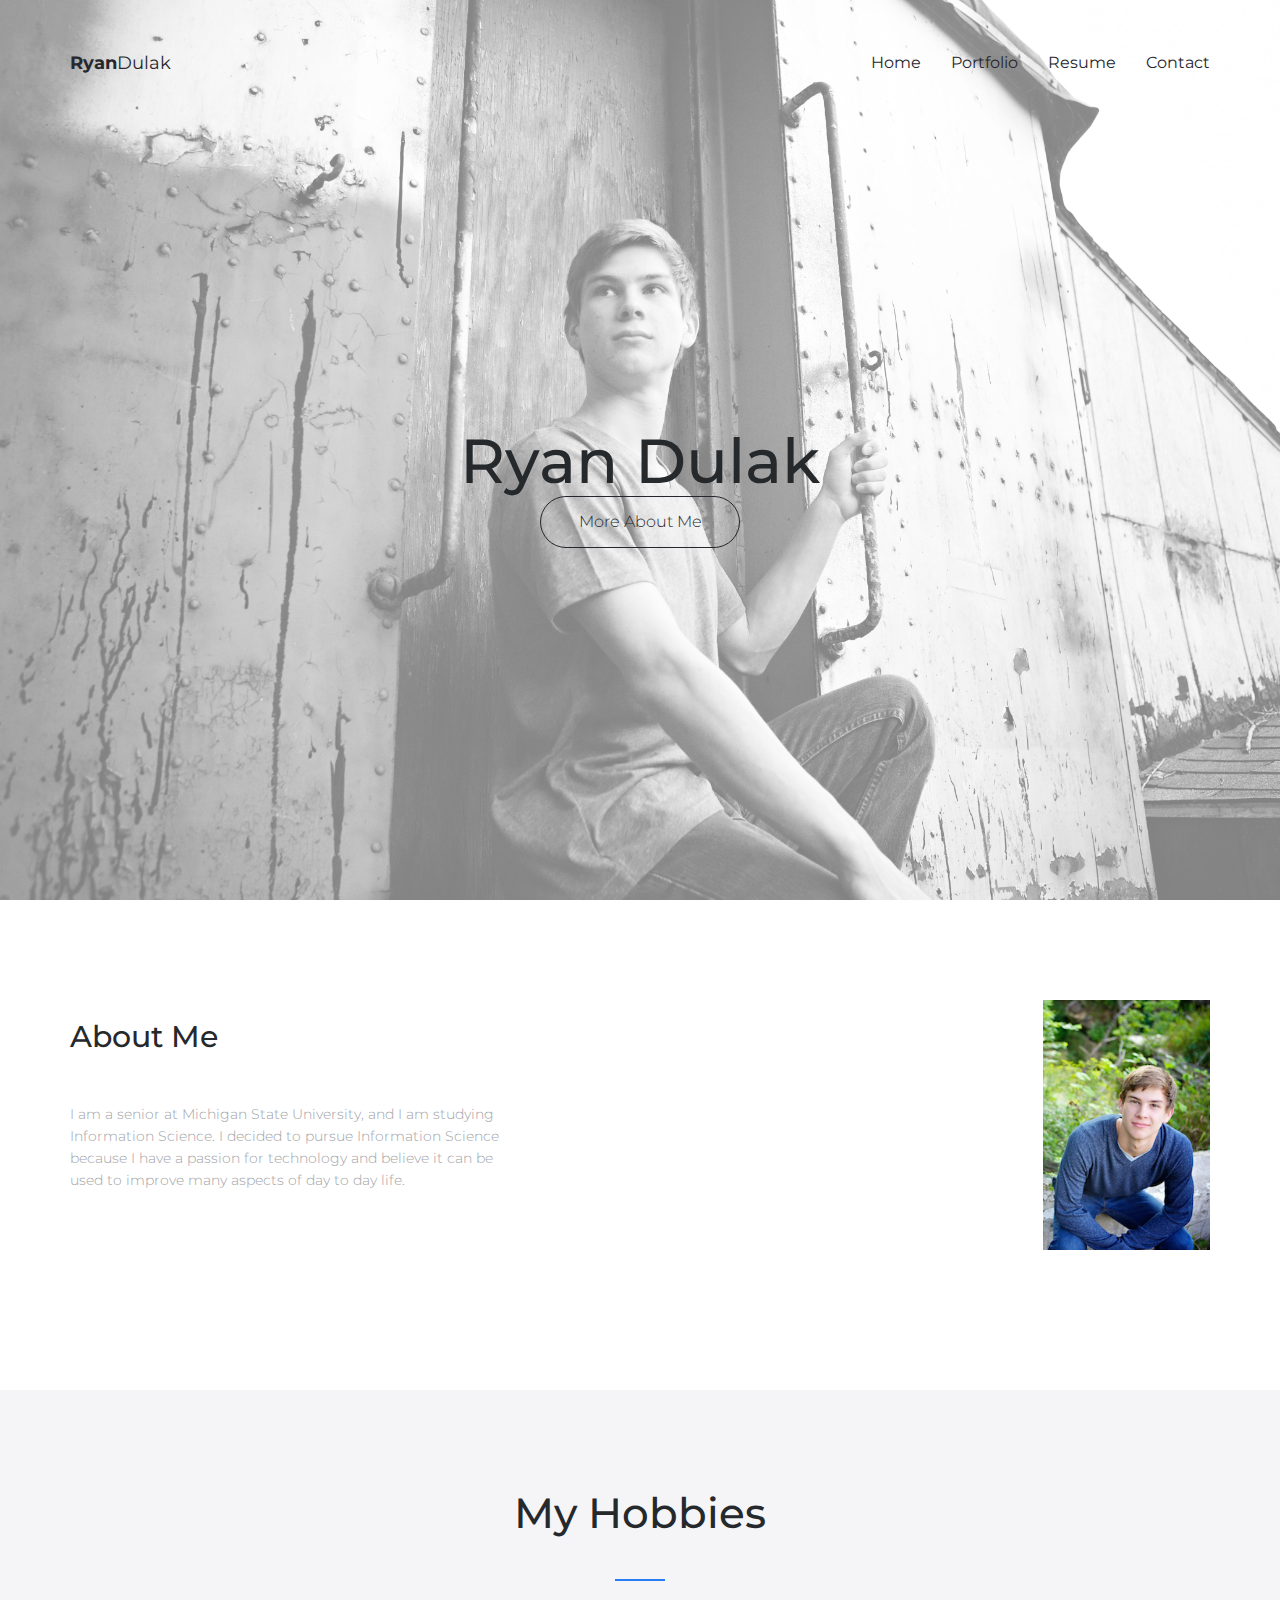
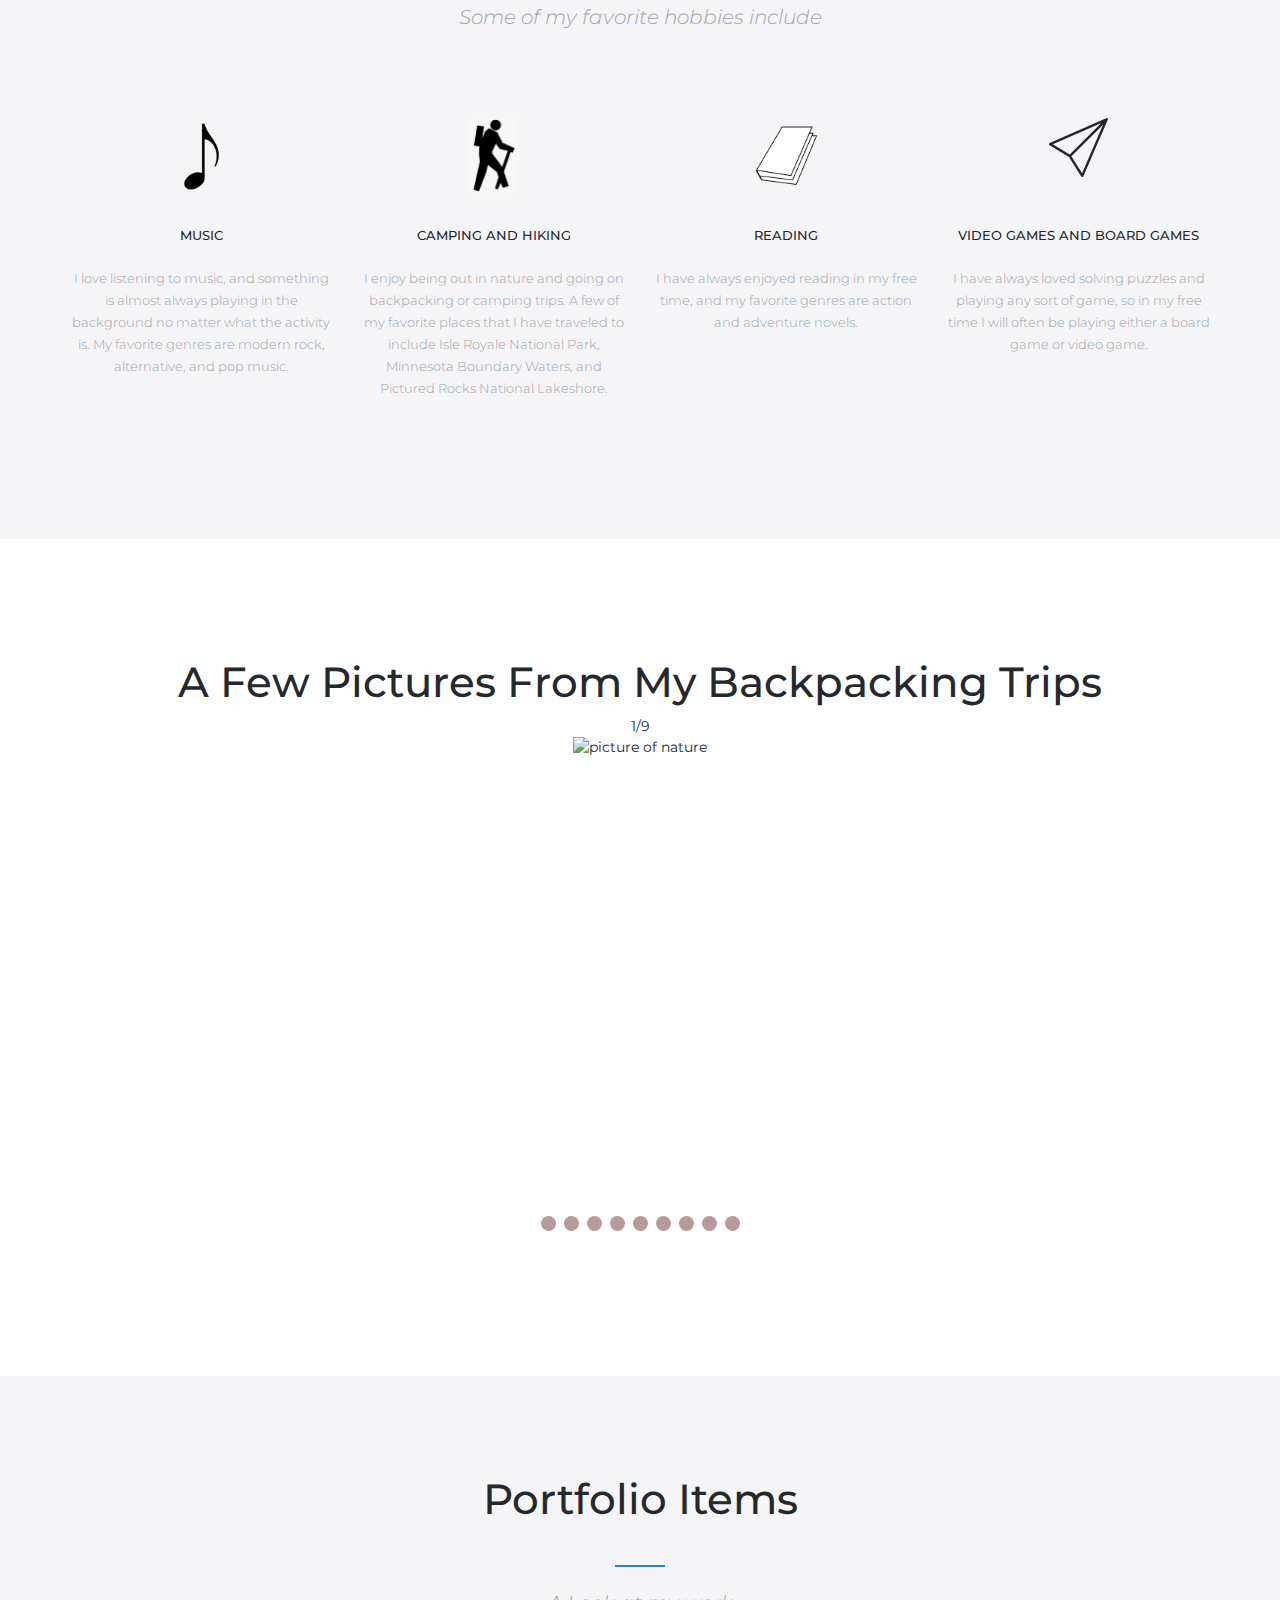
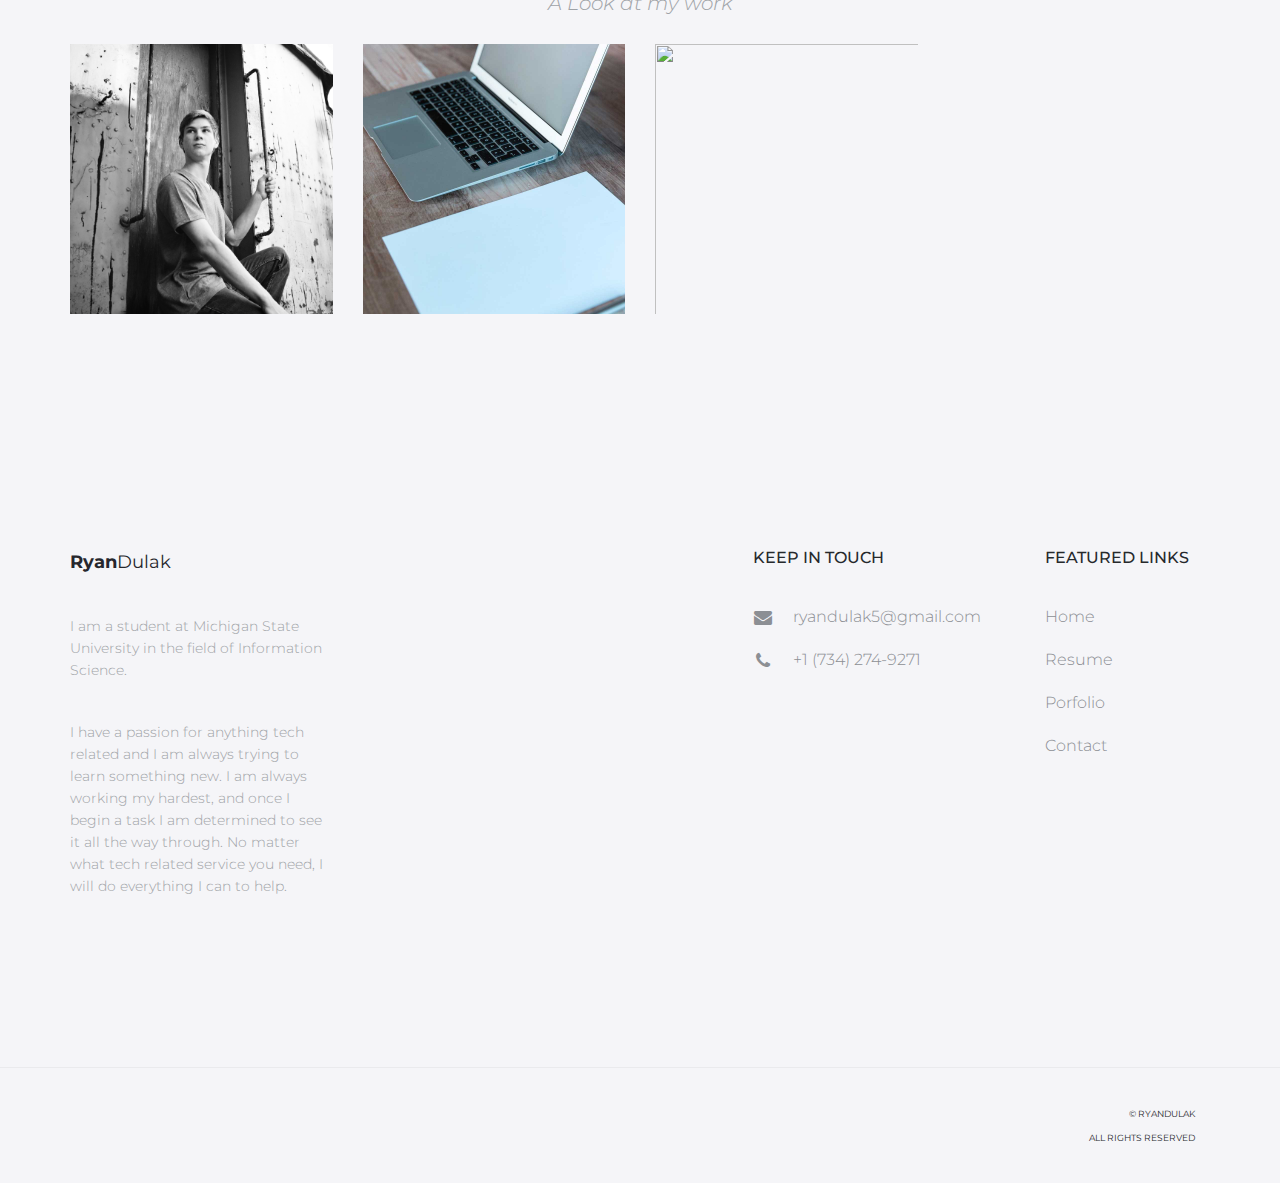
==== commit b26674e7: "Update index.html" ====
--- a/index.html
+++ b/index.html
@@ -59,15 +59,7 @@
 
                     <ul class="nav navbar-nav navbar-right">
 
-                        <li class="active"><a href="index.html" data-toggle="dropdown">Home</a></li>
-                        <li class="dropdown"><a href="#" class="dropdown-toggle" data-toggle="dropdown">Pages<i class="fa fa-caret-down hidden-xs" aria-hidden="true"></i></a>
-
-                            <ul class="dropdown-menu" role="menu" aria-labelledby="menu1">
-                              <li><a href="portfolio.html">Portfolio</a></li>
-                              <li><a href="blog.html">Resume</a></li>
-                            </ul>
-
-                        </li>
+                        <li><a href="index.html" data-toggle="dropdown">Home</a></li>
                         <li><a href="portfolio.html">Portfolio</a></li>
                         <li><a href="blog.html">Resume</a></li>
                         <li><a href="contact.html">Contact</a></li>
@@ -162,44 +154,44 @@
           <div class="slideshow-container">
               <h2>A Few Pictures From My Backpacking Trips</h2>
               <!-- <p>Web design is responsive design. Responsive web design is web design, done right.</p> -->
+              <div class="slide">
+                <div class="sildeNum">1/9</div>
+                <img class="pics" src="assets/img/boundarywaters2019/IMG_5368.JPG" alt="picture of nature">
+              </div>
+              <div class="slide">
+                <div class="sildeNum">2/9</div>
+                <img class="pics" src="assets/img/boundarywaters2019/IMG_5418.JPG" alt="picture of nature">
+              </div>
+              <div class="slide">
+                <div class="sildeNum">3/9</div>
+                <img class="pics" src="assets/img/boundarywaters2019/IMG_5452.JPG" alt="picture of nature">
+              </div>
+              <div class="slide">
+                <div class="sildeNum">4/9</div>
+                <img class="pics" src="assets/img/boundarywaters2018/Boundary Waters 2018 - 1 of 297 (15).jpg" alt="picture of nature">
+              </div>
+              <div class="slide">
+                <div class="sildeNum">5/9</div>
+                <img class="pics" src="assets/img/boundarywaters2018/Boundary Waters 2018 - 1 of 297 (138).jpg" alt="picture of nature">
+              </div>
             <div class="slide">
-              <div class="sildeNum">1/9</div>
-              <img class="pics" src="assets/img/camping_pics/IMG_5368.JPG" alt="picture of nature">
-            </div>
+                <div class="sildeNum">6/9</div>
+                <img class="pics" src="assets/img/boundarywaters2019/IMG_5313.JPG" alt="picture of nature">
+              </div>
             <div class="slide">
-              <div class="sildeNum">2/9</div>
-              <img class="pics" src="assets/img/camping_pics/IMG_5418.JPG" alt="picture of nature">
-            </div>
+                <div class="sildeNum">7/9</div>
+                <img class="pics" src="assets/img/boundarywaters2019/IMG_5319.JPG" alt="picture of nature">
+              </div>
             <div class="slide">
-              <div class="sildeNum">3/9</div>
-              <img class="pics" src="assets/img/camping_pics/IMG_5452.JPG" alt="picture of nature">
-            </div>
+                <div class="sildeNum">8/9</div>
+                <img class="pics" src="assets/img/boundarywaters2019/IMG_5343.JPG" alt="picture of nature">
+              </div>
             <div class="slide">
-              <div class="sildeNum">4/9</div>
-              <img class="pics" src="assets/img/camping_pics/IMG_5244.JPG" alt="picture of nature">
-            </div>
-            <div class="slide">
-              <div class="sildeNum">5/9</div>
-              <img class="pics" src="assets/img/camping_pics/IMG_5272.JPG" alt="picture of nature">
-            </div>
-           <div class="slide">
-              <div class="sildeNum">6/9</div>
-              <img class="pics" src="assets/img/camping_pics/IMG_5313.JPG" alt="picture of nature">
-            </div>
-           <div class="slide">
-              <div class="sildeNum">7/9</div>
-              <img class="pics" src="assets/img/camping_pics/IMG_5319.JPG" alt="picture of nature">
-            </div>
-           <div class="slide">
-              <div class="sildeNum">8/9</div>
-              <img class="pics" src="assets/img/camping_pics/IMG_5343.JPG" alt="picture of nature">
-            </div>
-           <div class="slide">
-              <div class="sildeNum">9/9</div>
-              <img class="pics" src="assets/img/camping_pics/IMG_5356.JPG" alt="picture of nature">
-            </div>  
-            <a class="prev" onclick="prevSlide(-1)">&#10094;</a>
-            <a class="next" onclick="nextSilde(1)">&#10095;</a>
+                <div class="sildeNum">9/9</div>
+                <img class="pics" src="assets/img/boundarywaters2018/Boundary Waters 2018 - 1 of 297 (247).jpg" alt="picture of nature">
+              </div>  
+              <!-- <a class="prev" onclick="plusSlides(-1)">&#10094;</a>
+              <a class="next" onclick="plusSlides(1)">&#10095;</a> -->
           </div>
           
           <div class="slideshowNav">
@@ -218,67 +210,32 @@
         <section class="site-section section-portfolio gray-bg">
             <div class="container">
                 <div class="text-center">
-                    <h2 class="heading-separator">Portfolio Items</h2>
-                    <p class="subheading-text">A Look at my work</p>
+                  <h2 class="heading-separator">Portfolio Items</h2>
+                  <p class="subheading-text"><a href="portfolio.html">A Look at my work</a></p>
                 </div>
                 <div class="row">
-                    <div class="col-lg-3 col-md-4 col-xs-6">
-                        <div class="portfolio-item">
-                            <img src="assets/img/portfolio-1.jpg" class="img-res" alt="">
-                            <h4 class="portfolio-item-title">Portfolio item</h4>
-                            <a href="portfolio-item.html"><i class="fa fa-arrow-right" aria-hidden="true"></i></a>
-                        </div><!-- /.portfolio-item -->
-                    </div>
-                    <div class="col-lg-3 col-md-4 col-xs-6">
-                        <div class="portfolio-item">
-                            <img src="assets/img/portfolio-2.jpg" class="img-res" alt="">
-                            <h4 class="portfolio-item-title">Portfolio item</h4>
-                            <a href="portfolio-item.html"><i class="fa fa-arrow-right" aria-hidden="true"></i></a>
-                        </div><!-- /.portfolio-item -->
-                    </div>
-                    <div class="col-lg-3 col-md-4 col-xs-6">
-                        <div class="portfolio-item">
-                            <img src="assets/img/portfolio-3.jpg" class="img-res" alt="">
-                            <h4 class="portfolio-item-title">Portfolio item</h4>
-                            <a href="portfolio-item.html"><i class="fa fa-arrow-right" aria-hidden="true"></i></a>
-                        </div><!-- /.portfolio-item -->
-                    </div>
-                    <div class="col-lg-3 col-md-4 col-xs-6">
-                        <div class="portfolio-item">
-                            <img src="assets/img/portfolio-4.jpg" class="img-res" alt="">
-                            <h4 class="portfolio-item-title">Portfolio item</h4>
-                            <a href="portfolio-item.html"><i class="fa fa-arrow-right" aria-hidden="true"></i></a>
-                        </div><!-- /.portfolio-item -->
-                    </div>
-                    <div class="col-lg-3 col-md-4 col-xs-6">
-                        <div class="portfolio-item">
-                            <img src="assets/img/portfolio-5.jpg" class="img-res" alt="">
-                            <h4 class="portfolio-item-title">Portfolio item</h4>
-                            <a href="portfolio-item.html"><i class="fa fa-arrow-right" aria-hidden="true"></i></a>
-                        </div><!-- /.portfolio-item -->
-                    </div>
-                    <div class="col-lg-3 col-md-4 col-xs-6">
-                        <div class="portfolio-item">
-                            <img src="assets/img/portfolio-6.jpg" class="img-res" alt="">
-                            <h4 class="portfolio-item-title">Portfolio item</h4>
-                            <a href="portfolio-item.html"><i class="fa fa-arrow-right" aria-hidden="true"></i></a>
-                        </div><!-- /.portfolio-item -->
-                    </div>
-                    <div class="col-lg-3 col-md-4 col-xs-6">
-                        <div class="portfolio-item">
-                            <img src="assets/img/portfolio-1.jpg" class="img-res" alt="">
-                            <h4 class="portfolio-item-title">Portfolio item</h4>
-                            <a href="portfolio-item.html"><i class="fa fa-arrow-right" aria-hidden="true"></i></a>
-                        </div><!-- /.portfolio-item -->
-                    </div>
-                    <div class="col-lg-3 col-md-4 col-xs-6">
-                        <div class="portfolio-item">
-                            <img src="assets/img/portfolio-2.jpg" class="img-res" alt="">
-                            <h4 class="portfolio-item-title">Portfolio item</h4>
-                            <a href="portfolio-item.html"><i class="fa fa-arrow-right" aria-hidden="true"></i></a>
-                        </div><!-- /.portfolio-item -->
-                    </div>
-                </div>
+                  <div class="col-lg-3 col-md-4 col-xs-6" data-groups='["webdesign"]'>
+                    <div class="portfolio-item">
+                      <img src="assets/img/profile-train.jpeg" class="img-res" alt="">
+                      <h4 class="portfolio-item-title">Digital Business Card</h4>
+                      <a href="https://dulakrya.github.io/mi349_card/"><i class="fa fa-arrow-right" aria-hidden="true"></i></a>
+                    </div><!-- /.portfolio-item -->
+                </div>
+                <div class="col-lg-3 col-md-4 col-xs-6" data-groups='["mobileapp"]'>
+                    <div class="portfolio-item">
+                      <img src="assets/img/portfolio-1.jpg" class="img-res" alt="">
+                      <h4 class="portfolio-item-title">Coding Projects</h4>
+                      <a href="codingProjects.html"><i class="fa fa-arrow-right" aria-hidden="true"></i></a>
+                    </div><!-- /.portfolio-item -->
+                </div>
+                <div class="col-lg-3 col-md-4 col-xs-6" data-groups='["illustration"]'>
+                    <div class="portfolio-item">
+                      <img src="assets/img/boundarywaters2018/Boundary Waters 2018 - 1 of 297 (19).jpg" class="img-res" alt="">
+                      <h4 class="portfolio-item-title">My Photo Gallery</h4>
+                      <a href="gallery.html"><i class="fa fa-arrow-right" aria-hidden="true"></i></a>
+                    </div><!-- /.portfolio-item -->
+                </div>   
+              </div>
             </div>
         </section><!-- /.section-portfolio -->
 
@@ -361,3 +318,4 @@
   
 </body>
 </html>
+
--- a/assets/css/style.css
+++ b/assets/css/style.css
@@ -779,7 +779,7 @@
 /* HERO
 ================================================== */
 .hero { 
-    background: url(../img/hero.jpg) no-repeat center / cover; 
+    background: url(../img/profile-train.jpeg) no-repeat center / cover; 
     height: 100%;
     width: 100%;
     display: table;
@@ -874,15 +874,15 @@
 }
 
 .portfolio-hero {
-    background: url(../img/portfolio-hero.jpg) no-repeat center / cover;     
+    background: url(../img/camping_pics/IMG_5253.JPG) no-repeat center / cover;     
 }
 
 .blog-hero {
-    background: url(../img/blog-hero.jpg) no-repeat center / cover;     
+    background: url(../img/camping_pics/IMG_5433.JPG) no-repeat center / cover;     
 }
 
 .contact-hero {
-    background: url(../img/contact-hero.jpg) no-repeat center / cover;     
+    background: url(../img/camping_pics/IMG_5318.JPG) no-repeat center / cover;     
 }
 
 /* SITEMAIN
